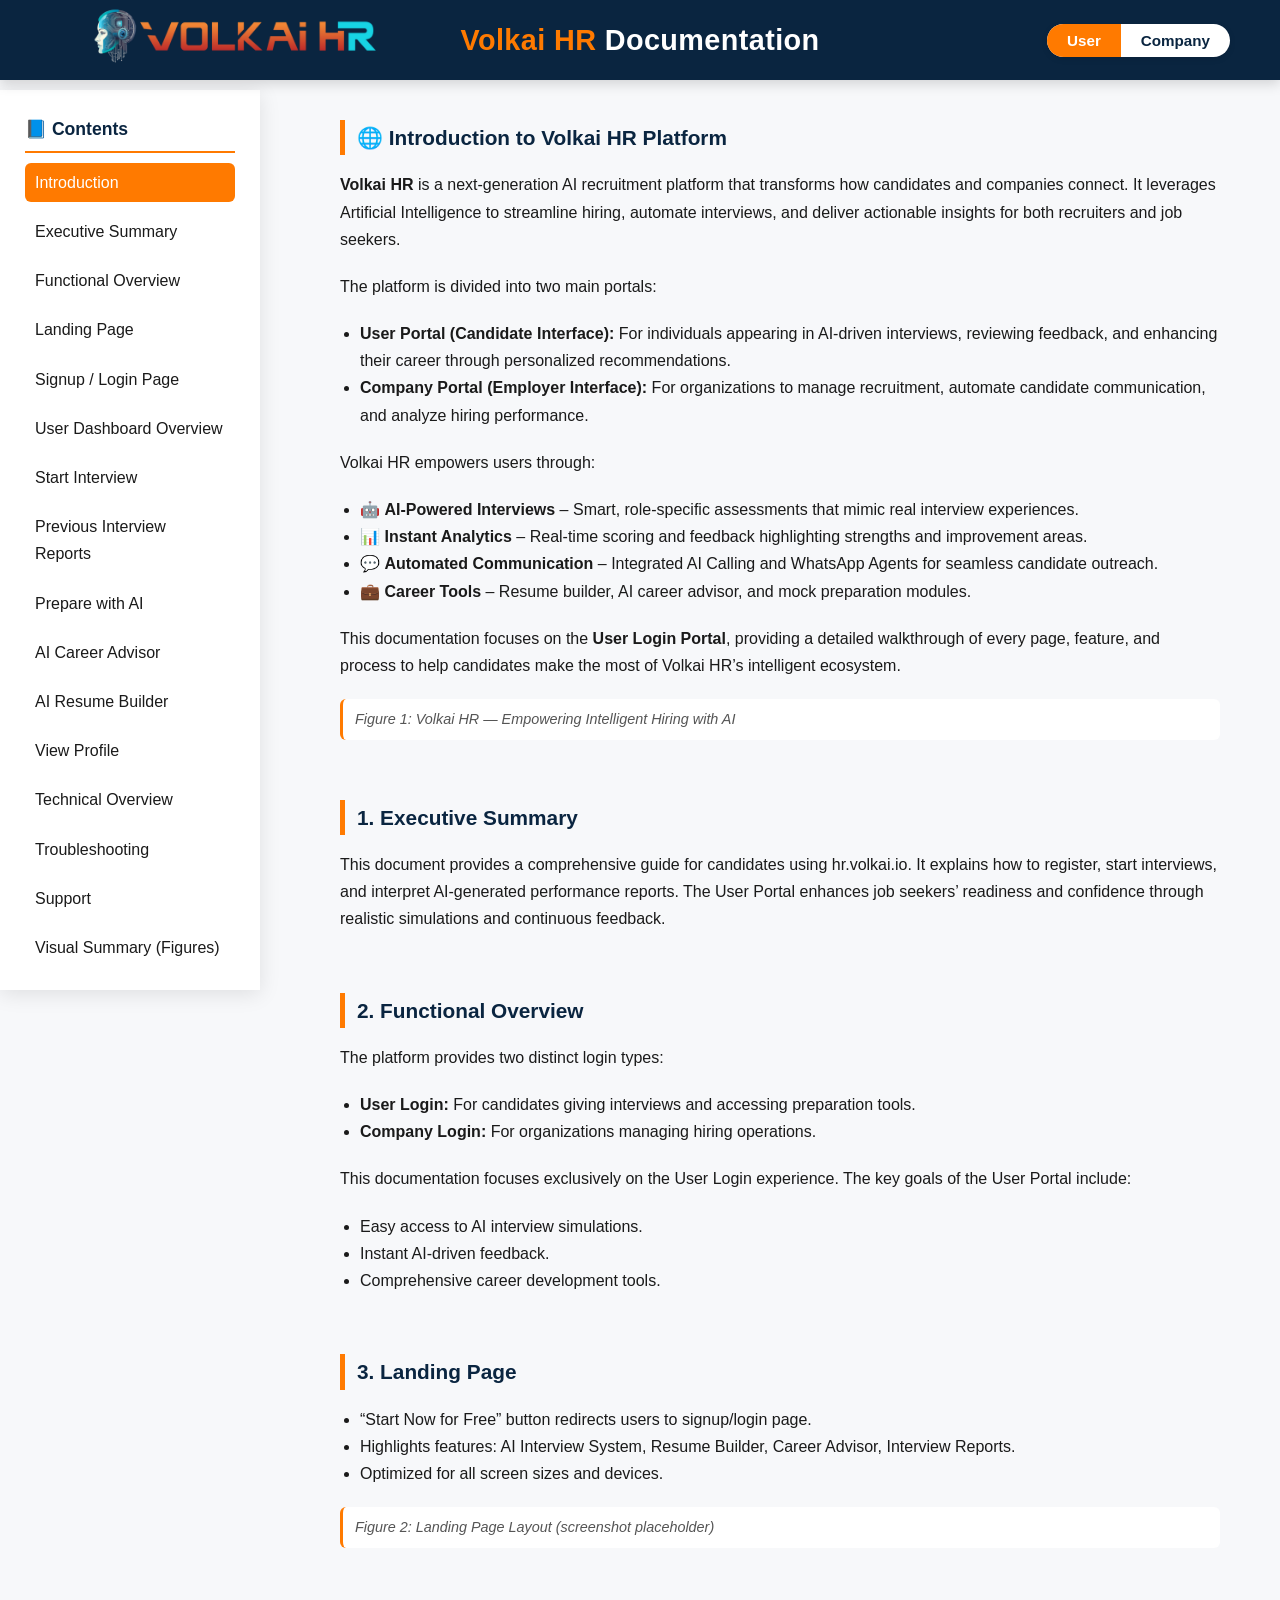
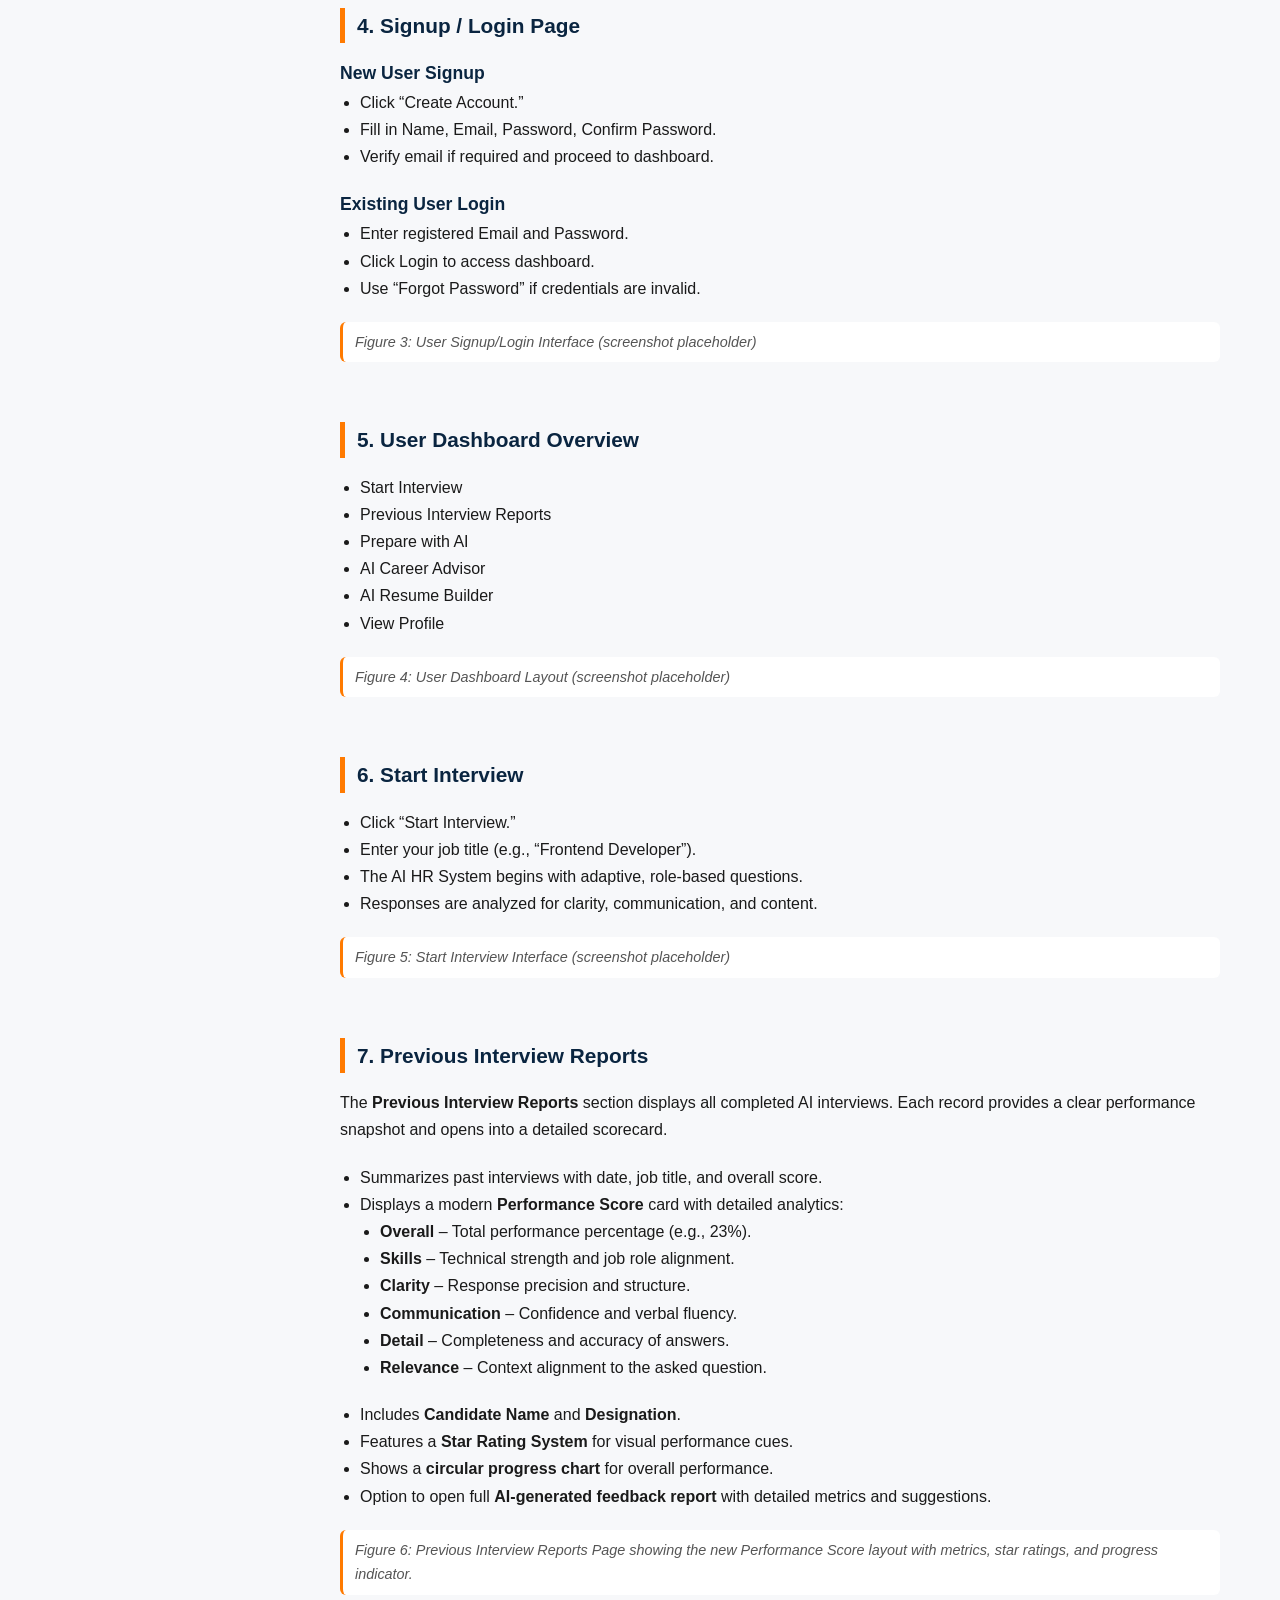
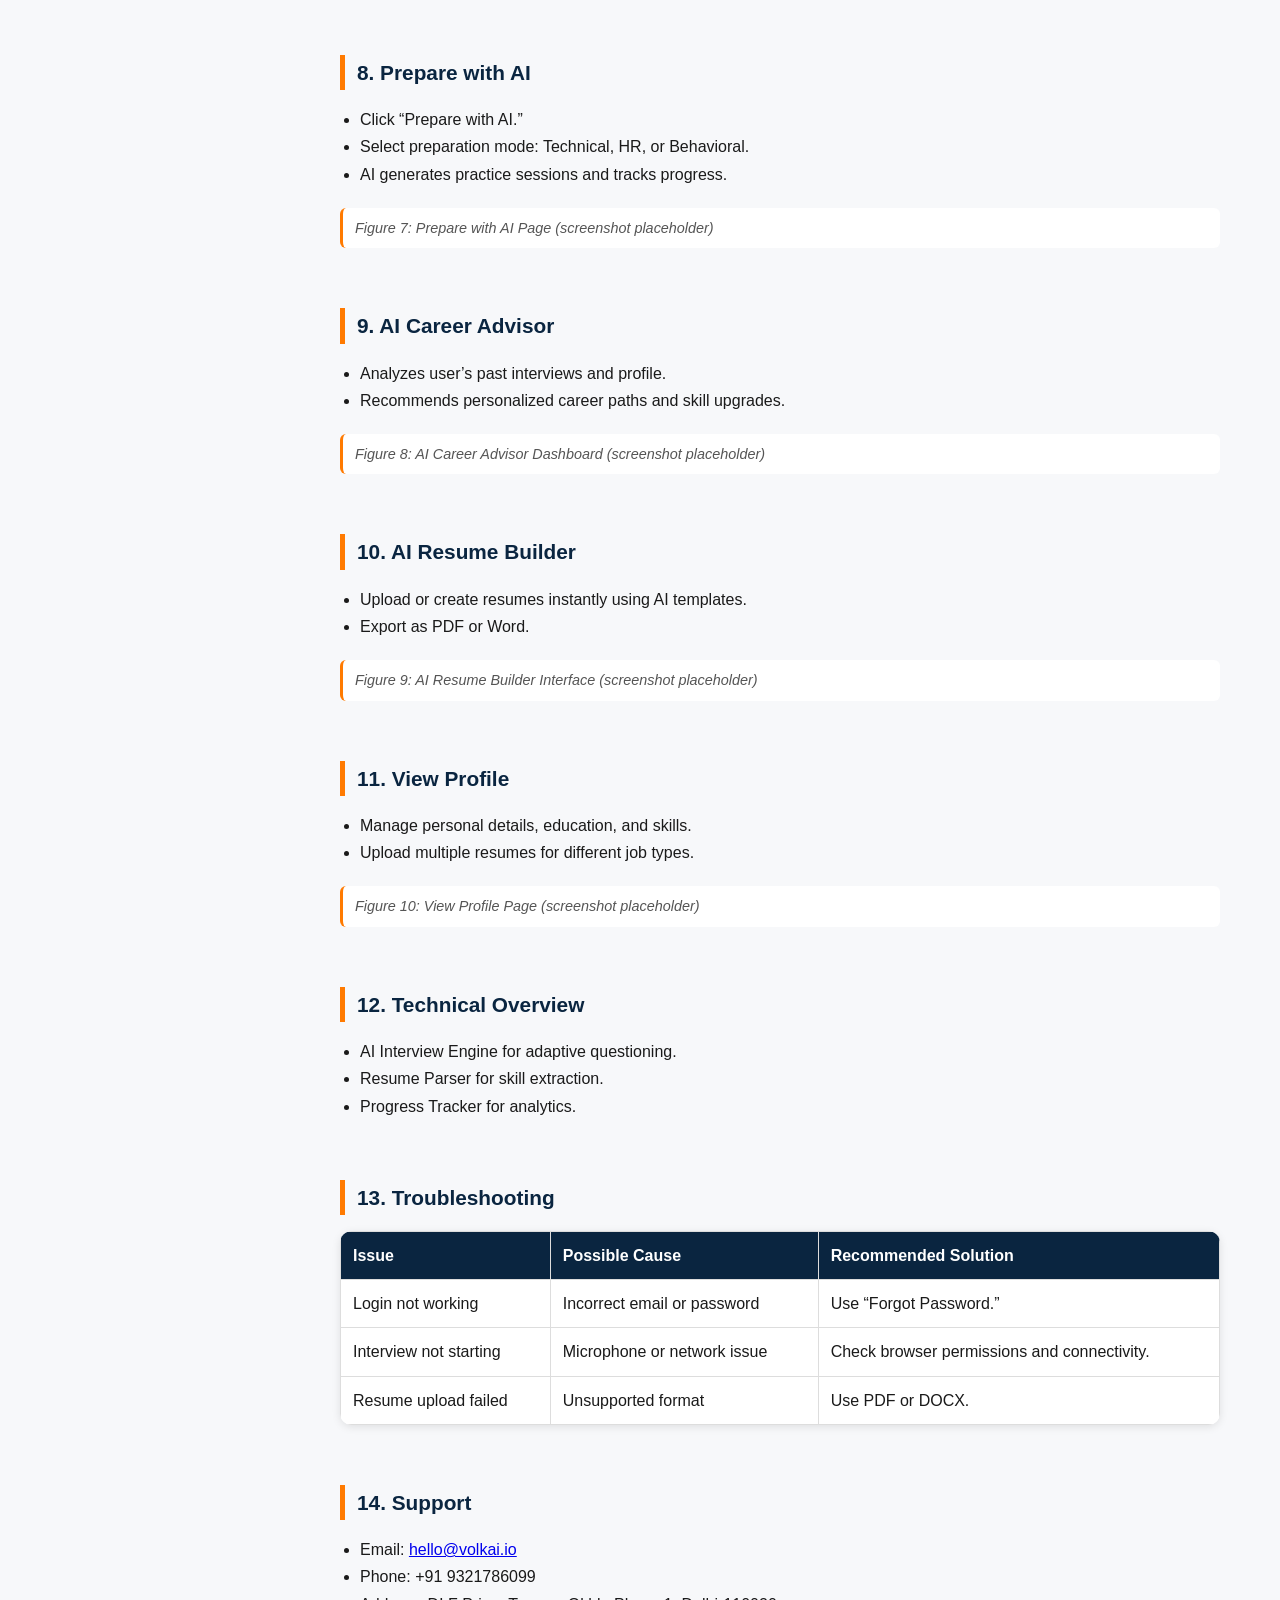
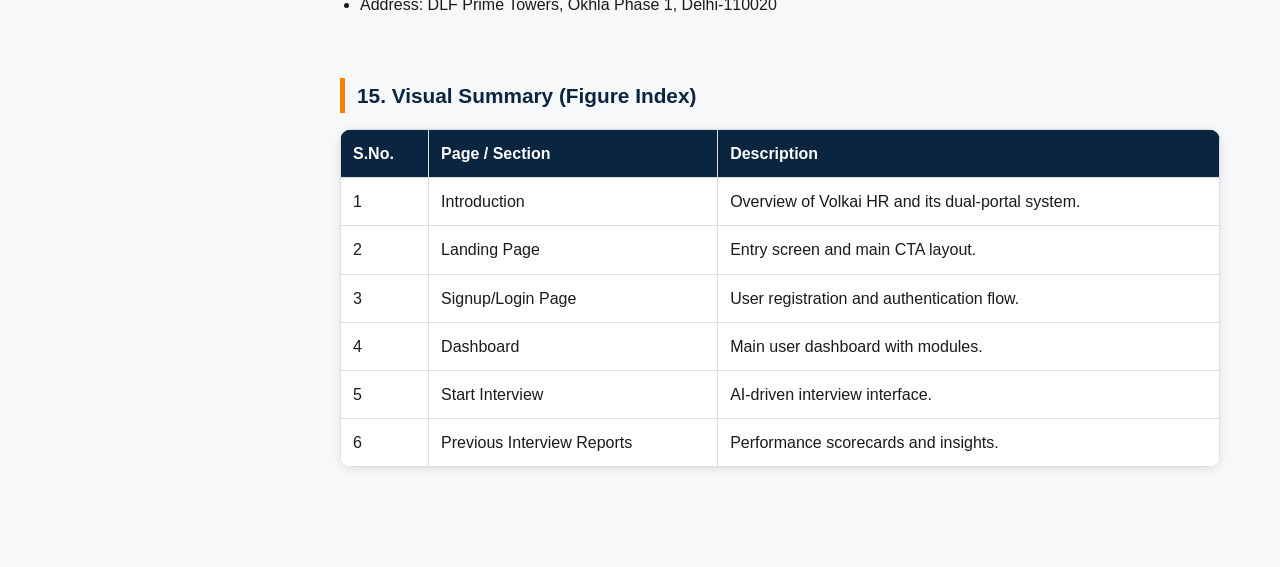
==== index.html @ b5860019 "initial commit" ====
<!DOCTYPE html>
<html lang="en">
<head>
  <meta charset="utf-8" />
  <meta name="viewport" content="width=device-width,initial-scale=1.0" />
  <title>Volkai HR — User Login Documentation</title>
  <link rel="stylesheet" href="style.css" />
</head>
<body>

  <!-- Header -->
  <header class="header">
    <div class="left">
      <img src="images/logo.png" alt="Volkai HR Logo" class="logo-img" />
    </div>

    <h1><span>Volkai HR</span> Documentation</h1>

    <!-- Toggle -->
    <div id="docToggle" class="doc-toggle-wrapper" role="group" aria-label="Documentation Type">
      <button id="userBtn" class="doc-toggle-btn active" type="button" aria-pressed="true">User</button>
      <button id="companyBtn" class="doc-toggle-btn" type="button" aria-pressed="false">Company</button>
    </div>
  </header>

  <!-- Toggle + overlay -->
  <button class="toggle-btn" id="menuToggle" aria-label="Toggle menu">☰</button>
  <div class="overlay" id="overlay"></div>
  <button id="backToTop" aria-label="Back to top">↑</button>

  <!-- Container -->
  <div class="container">
    <!-- Sidebar -->
    <nav class="sidebar" id="sidebar">
      <h2>📘 Contents</h2>
      <ul>
        <li><a href="#intro">Introduction</a></li>
        <li><a href="#exec">Executive Summary</a></li>
        <li><a href="#overview">Functional Overview</a></li>
        <li><a href="#landing">Landing Page</a></li>
        <li><a href="#signup">Signup / Login Page</a></li>
        <li><a href="#dashboard">User Dashboard Overview</a></li>
        <li><a href="#start">Start Interview</a></li>
        <li><a href="#prev">Previous Interview Reports</a></li>
        <li><a href="#prepare">Prepare with AI</a></li>
        <li><a href="#advisor">AI Career Advisor</a></li>
        <li><a href="#resume">AI Resume Builder</a></li>
        <li><a href="#profile">View Profile</a></li>
        <li><a href="#tech">Technical Overview</a></li>
        <li><a href="#trouble">Troubleshooting</a></li>
        <li><a href="#support">Support</a></li>
        <li><a href="#visual">Visual Summary (Figures)</a></li>
      </ul>
    </nav>

    <!-- Main Content -->
    <main class="content" id="mainContent">

      <!-- Introduction -->
      <section id="intro" class="section">
        <h2>🌐 Introduction to Volkai HR Platform</h2>
        <p>
          <strong>Volkai HR</strong> is a next-generation AI recruitment platform that transforms how candidates and companies connect. 
          It leverages Artificial Intelligence to streamline hiring, automate interviews, and deliver actionable insights for both recruiters and job seekers.
        </p>

        <p>The platform is divided into two main portals:</p>
        <ul>
          <li><strong>User Portal (Candidate Interface):</strong> For individuals appearing in AI-driven interviews, reviewing feedback, and enhancing their career through personalized recommendations.</li>
          <li><strong>Company Portal (Employer Interface):</strong> For organizations to manage recruitment, automate candidate communication, and analyze hiring performance.</li>
        </ul>

        <p>Volkai HR empowers users through:</p>
        <ul>
          <li>🤖 <strong>AI-Powered Interviews</strong> – Smart, role-specific assessments that mimic real interview experiences.</li>
          <li>📊 <strong>Instant Analytics</strong> – Real-time scoring and feedback highlighting strengths and improvement areas.</li>
          <li>💬 <strong>Automated Communication</strong> – Integrated AI Calling and WhatsApp Agents for seamless candidate outreach.</li>
          <li>💼 <strong>Career Tools</strong> – Resume builder, AI career advisor, and mock preparation modules.</li>
        </ul>

        <p>
          This documentation focuses on the <strong>User Login Portal</strong>, providing a detailed walkthrough of every page, feature, and process to help candidates make the most of Volkai HR’s intelligent ecosystem.
        </p>

        <div class="figure">
          Figure 1: Volkai HR — Empowering Intelligent Hiring with AI
        </div>
      </section>

      <!-- Executive Summary -->
      <section id="exec" class="section">
        <h2>1. Executive Summary</h2>
        <p>
          This document provides a comprehensive guide for candidates using hr.volkai.io. It explains how to register, start interviews, and interpret AI-generated performance reports.
          The User Portal enhances job seekers’ readiness and confidence through realistic simulations and continuous feedback.
        </p>
      </section>

      <!-- Functional Overview -->
      <section id="overview" class="section">
        <h2>2. Functional Overview</h2>
        <p>The platform provides two distinct login types:</p>
        <ul>
          <li><strong>User Login:</strong> For candidates giving interviews and accessing preparation tools.</li>
          <li><strong>Company Login:</strong> For organizations managing hiring operations.</li>
        </ul>
        <p>This documentation focuses exclusively on the User Login experience. The key goals of the User Portal include:</p>
        <ul>
          <li>Easy access to AI interview simulations.</li>
          <li>Instant AI-driven feedback.</li>
          <li>Comprehensive career development tools.</li>
        </ul>
      </section>

      <!-- Landing Page -->
      <section id="landing" class="section">
        <h2>3. Landing Page</h2>
        <ul>
          <li>“Start Now for Free” button redirects users to signup/login page.</li>
          <li>Highlights features: AI Interview System, Resume Builder, Career Advisor, Interview Reports.</li>
          <li>Optimized for all screen sizes and devices.</li>
        </ul>
        <div class="figure">Figure 2: Landing Page Layout (screenshot placeholder)</div>
      </section>

      <!-- Signup/Login -->
      <section id="signup" class="section">
        <h2>4. Signup / Login Page</h2>
        <h3>New User Signup</h3>
        <ul>
          <li>Click “Create Account.”</li>
          <li>Fill in Name, Email, Password, Confirm Password.</li>
          <li>Verify email if required and proceed to dashboard.</li>
        </ul>

        <h3>Existing User Login</h3>
        <ul>
          <li>Enter registered Email and Password.</li>
          <li>Click Login to access dashboard.</li>
          <li>Use “Forgot Password” if credentials are invalid.</li>
        </ul>
        <div class="figure">Figure 3: User Signup/Login Interface (screenshot placeholder)</div>
      </section>

      <!-- Dashboard -->
      <section id="dashboard" class="section">
        <h2>5. User Dashboard Overview</h2>
        <ul>
          <li>Start Interview</li>
          <li>Previous Interview Reports</li>
          <li>Prepare with AI</li>
          <li>AI Career Advisor</li>
          <li>AI Resume Builder</li>
          <li>View Profile</li>
        </ul>
        <div class="figure">Figure 4: User Dashboard Layout (screenshot placeholder)</div>
      </section>

      <!-- Start Interview -->
      <section id="start" class="section">
        <h2>6. Start Interview</h2>
        <ul>
          <li>Click “Start Interview.”</li>
          <li>Enter your job title (e.g., “Frontend Developer”).</li>
          <li>The AI HR System begins with adaptive, role-based questions.</li>
          <li>Responses are analyzed for clarity, communication, and content.</li>
        </ul>
        <div class="figure">Figure 5: Start Interview Interface (screenshot placeholder)</div>
      </section>

      <!-- Previous Interview Reports -->
      <section id="prev" class="section">
        <h2>7. Previous Interview Reports</h2>

        <p>
          The <strong>Previous Interview Reports</strong> section displays all completed AI interviews. 
          Each record provides a clear performance snapshot and opens into a detailed scorecard.
        </p>

        <ul>
          <li>Summarizes past interviews with date, job title, and overall score.</li>
          <li>Displays a modern <strong>Performance Score</strong> card with detailed analytics:
            <ul>
              <li><strong>Overall</strong> – Total performance percentage (e.g., 23%).</li>
              <li><strong>Skills</strong> – Technical strength and job role alignment.</li>
              <li><strong>Clarity</strong> – Response precision and structure.</li>
              <li><strong>Communication</strong> – Confidence and verbal fluency.</li>
              <li><strong>Detail</strong> – Completeness and accuracy of answers.</li>
              <li><strong>Relevance</strong> – Context alignment to the asked question.</li>
            </ul>
          </li>
          <li>Includes <strong>Candidate Name</strong> and <strong>Designation</strong>.</li>
          <li>Features a <strong>Star Rating System</strong> for visual performance cues.</li>
          <li>Shows a <strong>circular progress chart</strong> for overall performance.</li>
          <li>Option to open full <strong>AI-generated feedback report</strong> with detailed metrics and suggestions.</li>
        </ul>

        <div class="figure">
          Figure 6: Previous Interview Reports Page showing the new Performance Score layout with metrics, star ratings, and progress indicator.
        </div>
      </section>

      <!-- Remaining sections -->
      <section id="prepare" class="section">
        <h2>8. Prepare with AI</h2>
        <ul>
          <li>Click “Prepare with AI.”</li>
          <li>Select preparation mode: Technical, HR, or Behavioral.</li>
          <li>AI generates practice sessions and tracks progress.</li>
        </ul>
        <div class="figure">Figure 7: Prepare with AI Page (screenshot placeholder)</div>
      </section>

      <section id="advisor" class="section">
        <h2>9. AI Career Advisor</h2>
        <ul>
          <li>Analyzes user’s past interviews and profile.</li>
          <li>Recommends personalized career paths and skill upgrades.</li>
        </ul>
        <div class="figure">Figure 8: AI Career Advisor Dashboard (screenshot placeholder)</div>
      </section>

      <section id="resume" class="section">
        <h2>10. AI Resume Builder</h2>
        <ul>
          <li>Upload or create resumes instantly using AI templates.</li>
          <li>Export as PDF or Word.</li>
        </ul>
        <div class="figure">Figure 9: AI Resume Builder Interface (screenshot placeholder)</div>
      </section>

      <section id="profile" class="section">
        <h2>11. View Profile</h2>
        <ul>
          <li>Manage personal details, education, and skills.</li>
          <li>Upload multiple resumes for different job types.</li>
        </ul>
        <div class="figure">Figure 10: View Profile Page (screenshot placeholder)</div>
      </section>

      <section id="tech" class="section">
        <h2>12. Technical Overview</h2>
        <ul>
          <li>AI Interview Engine for adaptive questioning.</li>
          <li>Resume Parser for skill extraction.</li>
          <li>Progress Tracker for analytics.</li>
        </ul>
      </section>

      <section id="trouble" class="section">
        <h2>13. Troubleshooting</h2>
        <table>
          <tr><th>Issue</th><th>Possible Cause</th><th>Recommended Solution</th></tr>
          <tr><td>Login not working</td><td>Incorrect email or password</td><td>Use “Forgot Password.”</td></tr>
          <tr><td>Interview not starting</td><td>Microphone or network issue</td><td>Check browser permissions and connectivity.</td></tr>
          <tr><td>Resume upload failed</td><td>Unsupported format</td><td>Use PDF or DOCX.</td></tr>
        </table>
      </section>

      <section id="support" class="section">
        <h2>14. Support</h2>
        <ul>
          <li>Email: <a href="mailto:hello@volkai.io">hello@volkai.io</a></li>
          <li>Phone: +91 9321786099</li>
          <li>Address: DLF Prime Towers, Okhla Phase 1, Delhi-110020</li>
        </ul>
      </section>

      <section id="visual" class="section">
        <h2>15. Visual Summary (Figure Index)</h2>
        <table>
          <tr><th>S.No.</th><th>Page / Section</th><th>Description</th></tr>
          <tr><td>1</td><td>Introduction</td><td>Overview of Volkai HR and its dual-portal system.</td></tr>
          <tr><td>2</td><td>Landing Page</td><td>Entry screen and main CTA layout.</td></tr>
          <tr><td>3</td><td>Signup/Login Page</td><td>User registration and authentication flow.</td></tr>
          <tr><td>4</td><td>Dashboard</td><td>Main user dashboard with modules.</td></tr>
          <tr><td>5</td><td>Start Interview</td><td>AI-driven interview interface.</td></tr>
          <tr><td>6</td><td>Previous Interview Reports</td><td>Performance scorecards and insights.</td></tr>
        </table>
      </section>

    </main>
  </div>

  <script src="main.js"></script>
</body>
</html>
---- style.css ----
/* =========================================================================
   Volkai HR Documentation — Main Stylesheet
   Theme: Light • Navy Blue / Orange / White
   Author: Volkai HR Team
   ======================================================================== */

/* ---------- Root Color Variables ---------- */
:root {
  --primary: #0a2540;
  --accent: #ff7a00;
  --light-bg: #f7f8fa;
  --white: #ffffff;
  --text-dark: #1a1a1a;
  --shadow: rgba(0, 0, 0, 0.1);
  --radius: 12px;
}

/* ---------- Base Styles ---------- */
* {
  margin: 0;
  padding: 0;
  box-sizing: border-box;
  font-family: "Inter", "Poppins", sans-serif;
}

body {
  background-color: var(--light-bg);
  color: var(--text-dark);
  line-height: 1.7;
  overflow-x: hidden;
}

/* ---------- Header ---------- */
/* ---------- Header ---------- */
header.header {
  background-color: var(--primary);
  color: var(--white);
  display: flex;
  justify-content: space-between;
  align-items: center;
  padding: 0 50px;
  height: 80px; /* Reduced height */
  box-shadow: 0 4px 12px rgba(0, 0, 0, 0.15);
  position: sticky;
  top: 0;
  z-index: 1000;
}

/* --- Balanced logo size --- */
.logo-img {
  height: 60px; /* Reduced from 100% */
  width: auto;
  object-fit: contain;
  transition: transform 0.3s ease, filter 0.3s ease;
}

.logo-img:hover {
  transform: scale(1.05);
  filter: brightness(1.1);
}

/* --- Centered title --- */
header.header h1 {
  position: absolute;
  left: 50%;
  transform: translateX(-50%);
  text-align: center;
  font-size: 1.8rem; /* Slightly smaller for balance */
  font-weight: 700;
  letter-spacing: 0.4px;
  color: var(--white);
  white-space: nowrap;
}

header.header h1 span {
  color: var(--accent);
}

header.header h1:hover {
  text-shadow: 0 0 10px rgba(255, 122, 0, 0.6);
}

/* --- Toggle Buttons --- */
.doc-toggle-wrapper {
  display: flex;
  background-color: var(--white);
  border-radius: 40px;
  overflow: hidden;
  box-shadow: 0 2px 6px var(--shadow);
  min-width: 160px;
}

.doc-toggle-btn {
  flex: 1;
  padding: 8px 20px;
  border: none;
  background: none;
  font-weight: 700;
  font-size: 0.95rem;
  cursor: pointer;
  transition: all 0.3s ease;
  color: var(--primary);
}

.doc-toggle-btn.active {
  background-color: var(--accent);
  color: var(--white);
}

.doc-toggle-btn:hover:not(.active) {
  background-color: rgba(255, 122, 0, 0.1);
}


/* ---------- Sidebar ---------- */
.sidebar {
  width: 260px;
  background-color: var(--white);
  box-shadow: 0 4px 20px var(--shadow);
  height: 100%;
  padding: 25px;
  position: fixed;
  top: 90px;
  left: 0;
  overflow-y: auto;
  transition: transform 0.3s ease;
}

.sidebar h2 {
  font-size: 1.1rem;
  color: var(--primary);
  margin-bottom: 10px;
  border-bottom: 2px solid var(--accent);
  padding-bottom: 6px;
}

.sidebar ul {
  list-style: none;
}

.sidebar li {
  margin: 10px 0;
}

.sidebar a {
  text-decoration: none;
  color: var(--text-dark);
  font-weight: 500;
  display: block;
  padding: 6px 10px;
  border-radius: 6px;
  transition: background 0.3s, color 0.3s;
}

.sidebar a:hover {
  background-color: var(--light-bg);
  color: var(--primary);
}

.sidebar a.active {
  background-color: var(--accent);
  color: var(--white);
}

/* ---------- Container & Content ---------- */
.container {
  display: flex;
  width: 100%;
}

.content {
  margin-left: 280px;
  padding: 40px 60px;
  flex: 1;
  animation: fadeIn 0.5s ease;
}

/* ---------- Sections ---------- */
.section {
  margin-bottom: 60px;
  opacity: 0;
  transform: translateY(20px);
  transition: opacity 0.6s ease, transform 0.6s ease;
}

.section.visible {
  opacity: 1;
  transform: translateY(0);
}

.section h2 {
  color: var(--primary);
  border-left: 5px solid var(--accent);
  padding-left: 12px;
  margin-bottom: 16px;
  font-size: 1.3rem;
}

.section h3 {
  color: var(--primary);
  font-size: 1.1rem;
  margin-top: 10px;
}

.section p, .section ul, .section table {
  margin-bottom: 20px;
}

.section ul {
  margin-left: 20px;
  list-style: disc;
}

.figure {
  font-style: italic;
  font-size: 0.9rem;
  color: #555;
  background-color: #fff;
  padding: 8px 12px;
  border-left: 3px solid var(--accent);
  border-radius: 6px;
}

/* ---------- Tables ---------- */
table {
  width: 100%;
  border-collapse: collapse;
  margin-top: 10px;
  background-color: var(--white);
  box-shadow: 0 2px 8px var(--shadow);
  border-radius: var(--radius);
  overflow: hidden;
}

th, td {
  border: 1px solid #ddd;
  padding: 10px 12px;
  text-align: left;
}

th {
  background-color: var(--primary);
  color: var(--white);
}

td {
  background-color: #fff;
}

/* ---------- Buttons ---------- */
.toggle-btn {
  position: fixed;
  top: 20px;
  left: 20px;
  font-size: 1.5rem;
  background: var(--accent);
  color: white;
  border: none;
  border-radius: 6px;
  width: 40px;
  height: 40px;
  cursor: pointer;
  z-index: 1200;
  display: none;
}

.toggle-btn:hover {
  background: #e36e00;
}

/* ---------- Overlay ---------- */
.overlay {
  position: fixed;
  top: 0;
  left: 0;
  width: 100%;
  height: 100%;
  background: rgba(10, 37, 64, 0.5);
  display: none;
  z-index: 100;
}

.overlay.active {
  display: block;
}

/* ---------- Back to Top ---------- */
#backToTop {
  position: fixed;
  right: 25px;
  bottom: 25px;
  width: 40px;
  height: 40px;
  background: var(--accent);
  color: white;
  border: none;
  border-radius: 50%;
  font-size: 20px;
  cursor: pointer;
  opacity: 0;
  transition: 0.4s;
  z-index: 1200;
}
#backToTop.show {
  opacity: 1;
}
#backToTop:hover {
  background: #e36e00;
}

/* ---------- Mobile Responsive ---------- */
@media (max-width: 900px) {
  .sidebar {
    position: fixed;
    top: 80px;
    left: 0;
    transform: translateX(-100%);
    height: calc(100% - 80px);
    z-index: 1000;
  }

  .sidebar.active {
    transform: translateX(0);
  }

  .toggle-btn {
    display: block;
  }

  .content {
    margin-left: 0;
    padding: 30px 20px;
  }

  header.header {
    flex-direction: column;
    height: auto;
    padding: 10px 20px;
  }

  .logo-img {
    height: 70px;
  }

  header.header h1 {
    position: relative;
    transform: none;
    left: auto;
    margin: 10px 0;
    font-size: 1.5rem;
  }

  .doc-toggle-wrapper {
    margin-bottom: 8px;
    width: 100%;
  }
}

/* ---------- Animations ---------- */
@keyframes fadeIn {
  from { opacity: 0; transform: translateY(10px); }
  to { opacity: 1; transform: translateY(0); }
}
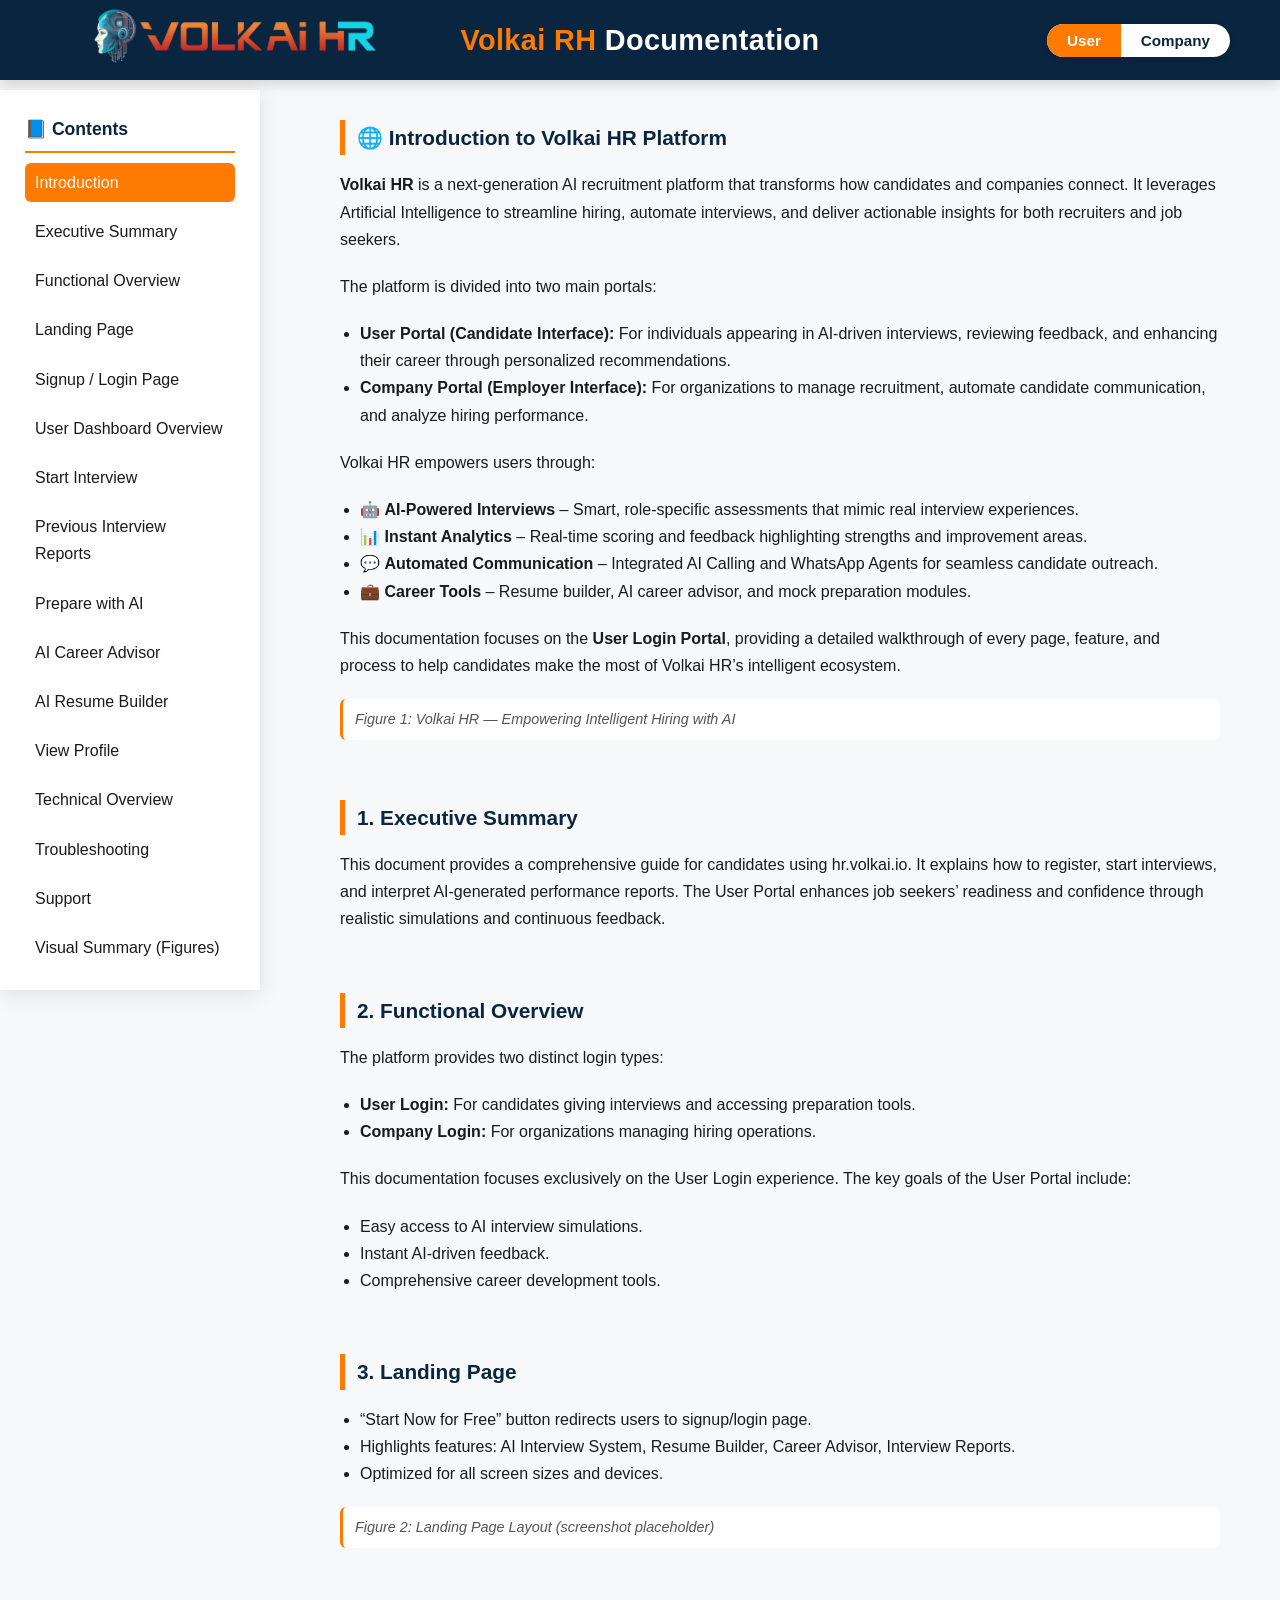
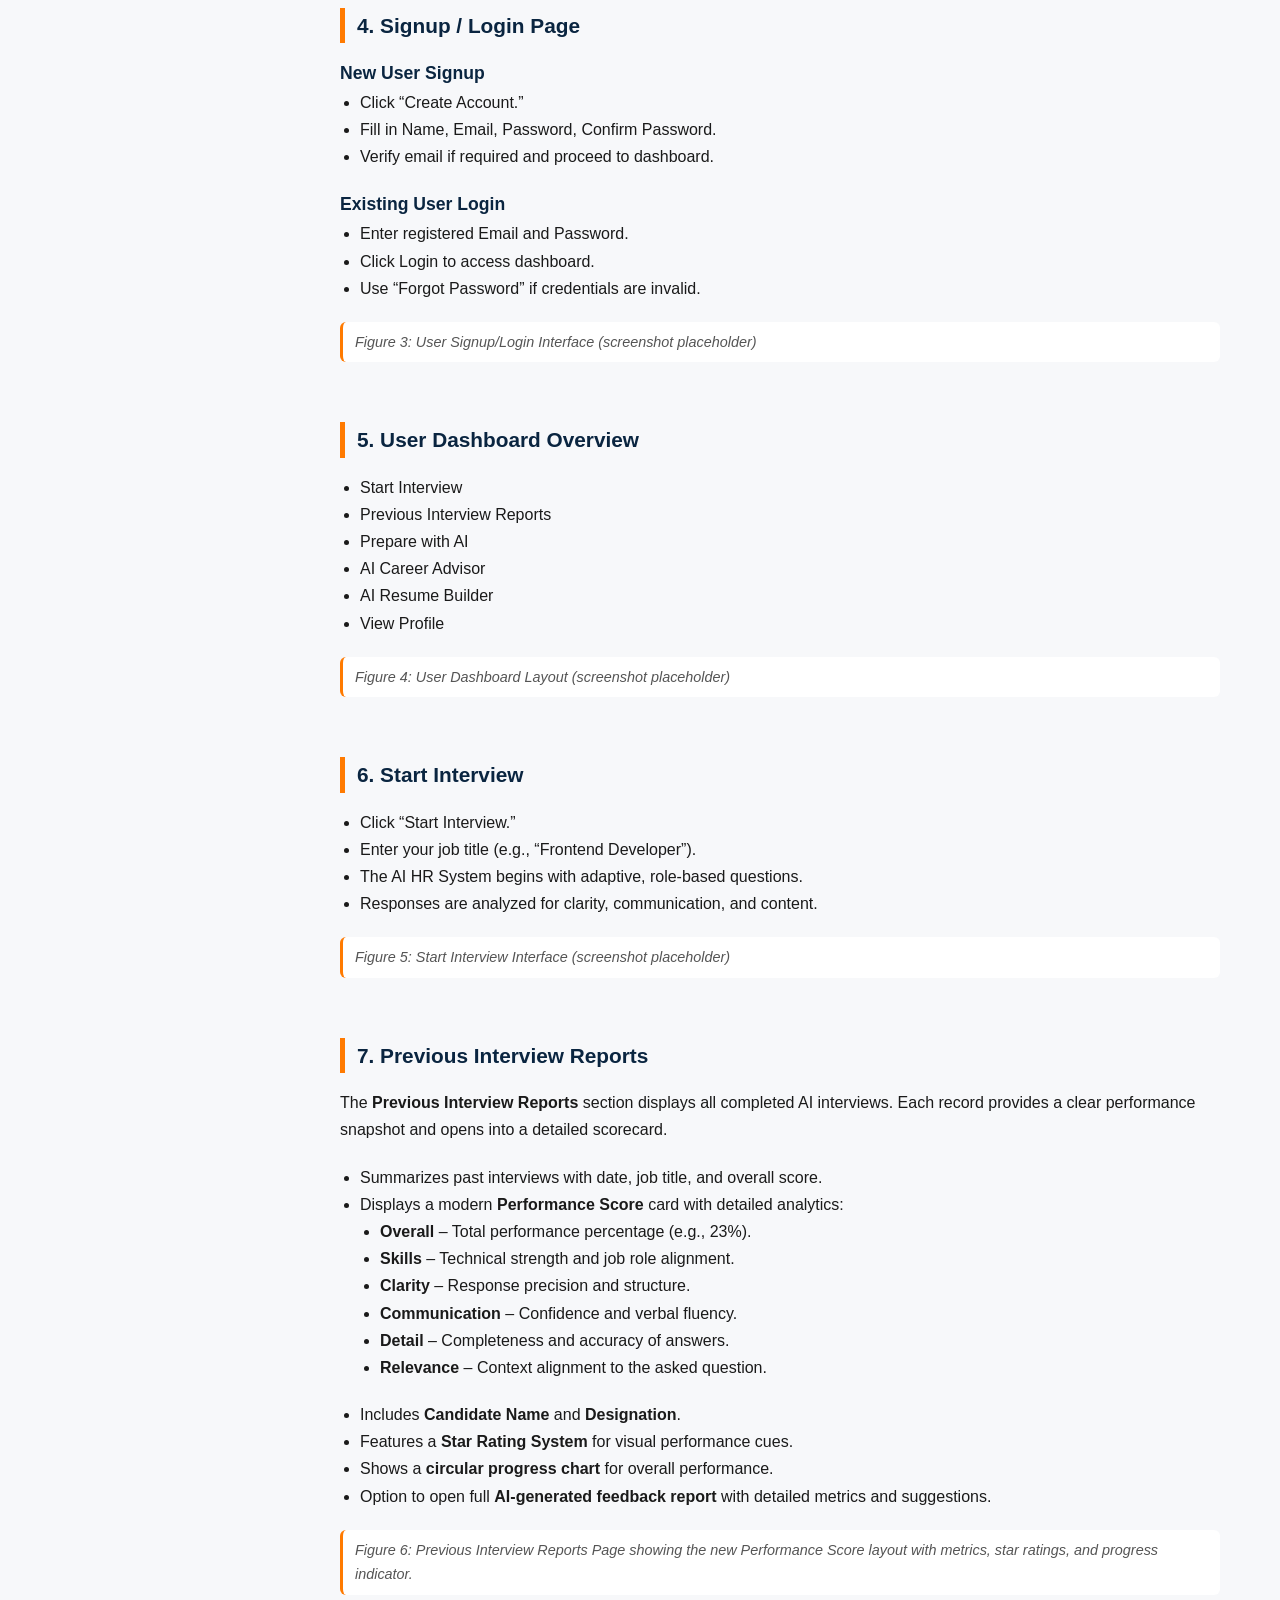
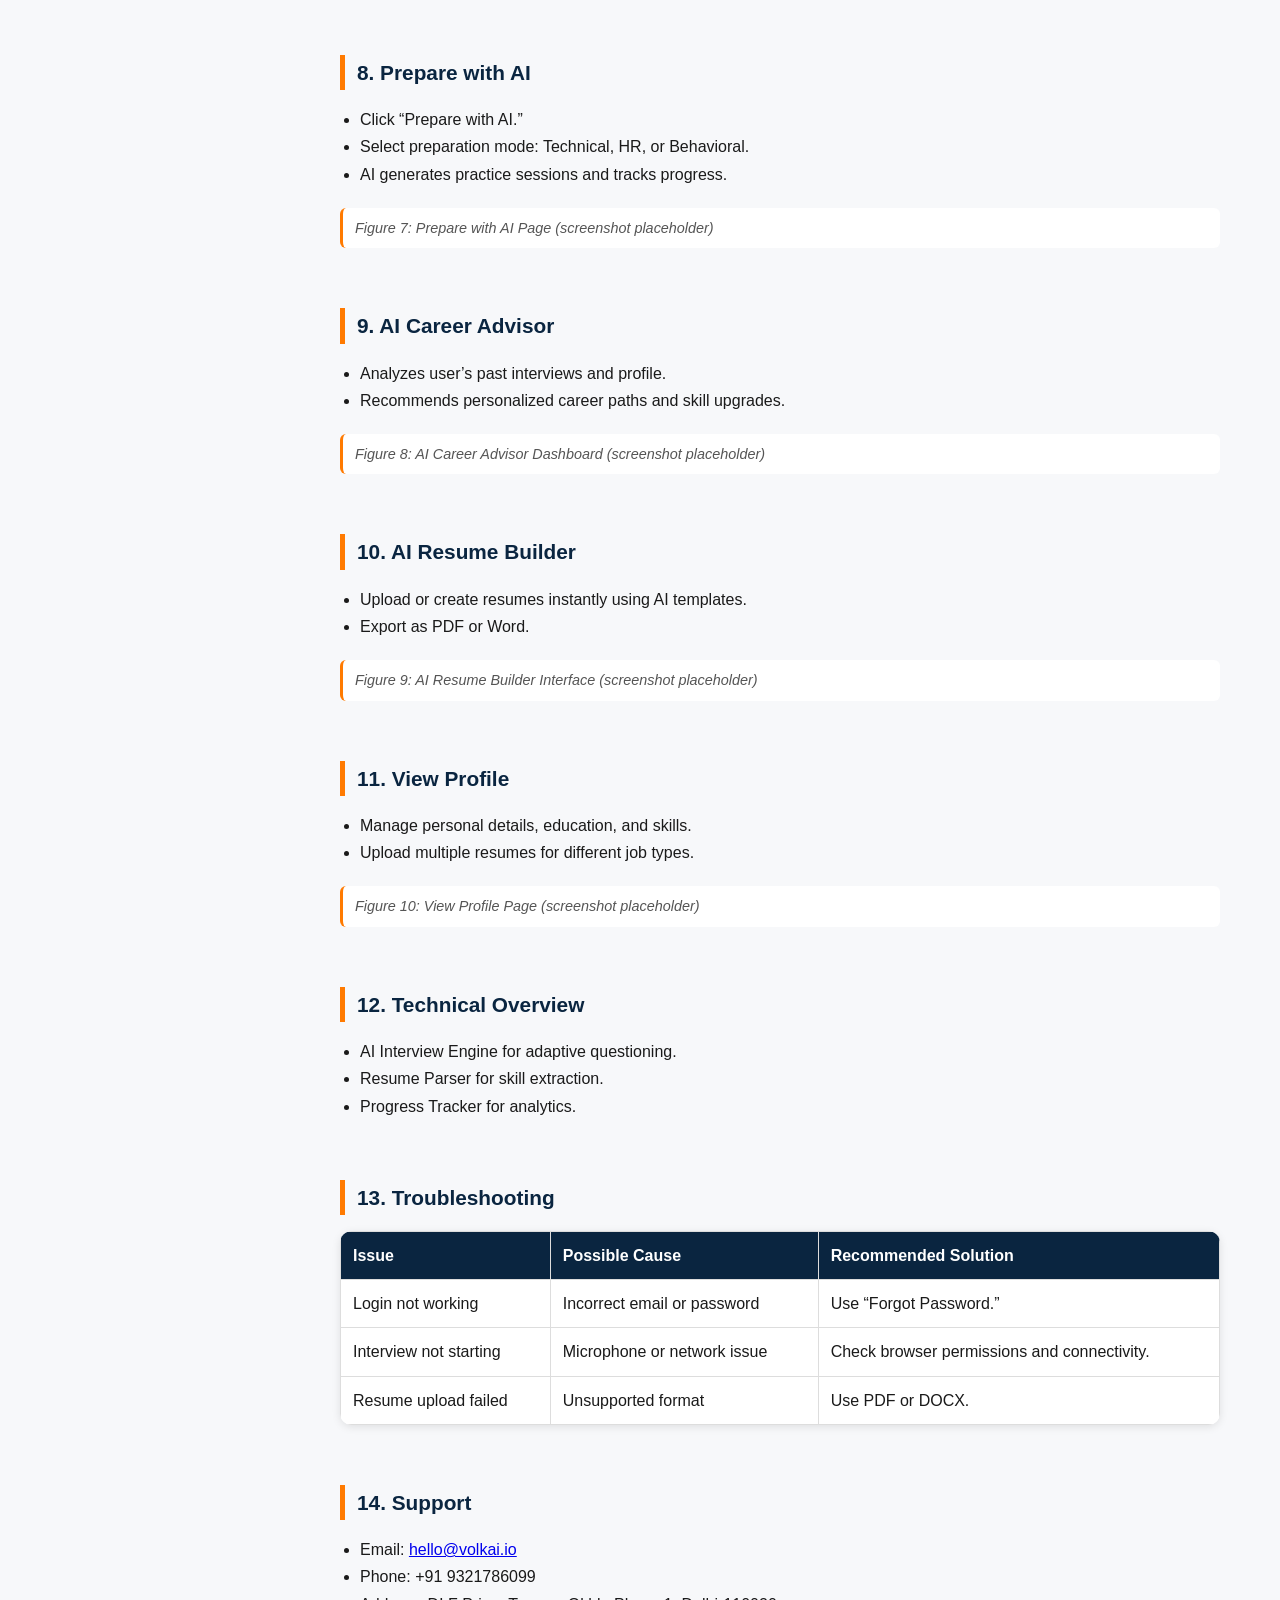
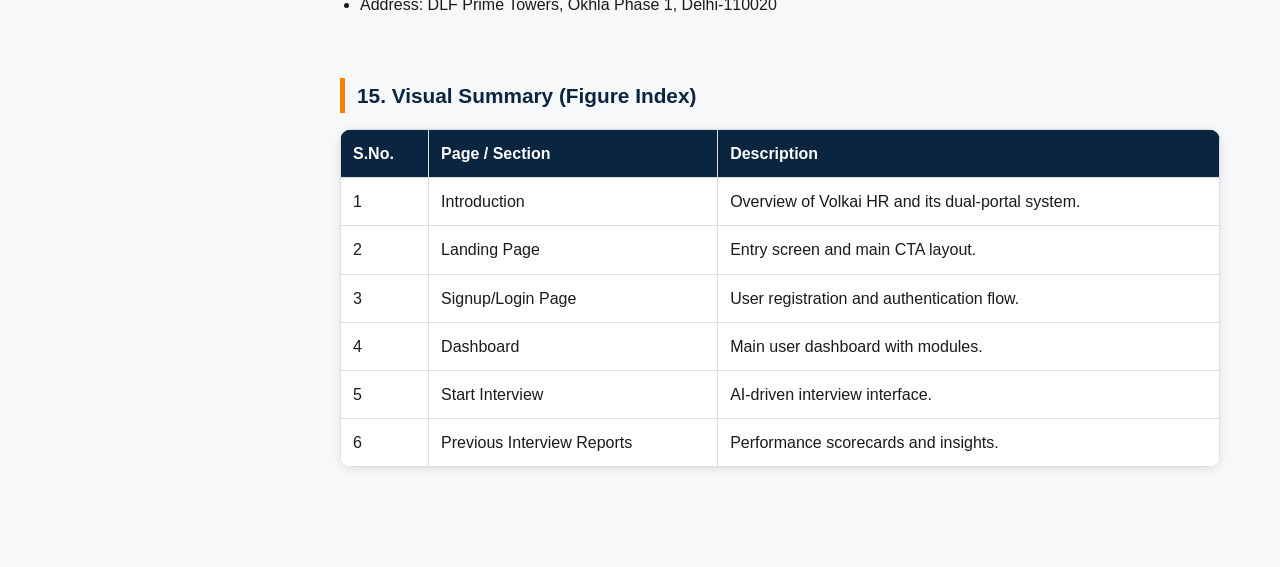
==== commit c29a0109: "update" ====
--- a/index.html
+++ b/index.html
@@ -14,7 +14,7 @@
       <img src="images/logo.png" alt="Volkai HR Logo" class="logo-img" />
     </div>
 
-    <h1><span>Volkai HR</span> Documentation</h1>
+    <h1><span>Volkai RH</span> Documentation</h1>
 
     <!-- Toggle -->
     <div id="docToggle" class="doc-toggle-wrapper" role="group" aria-label="Documentation Type">
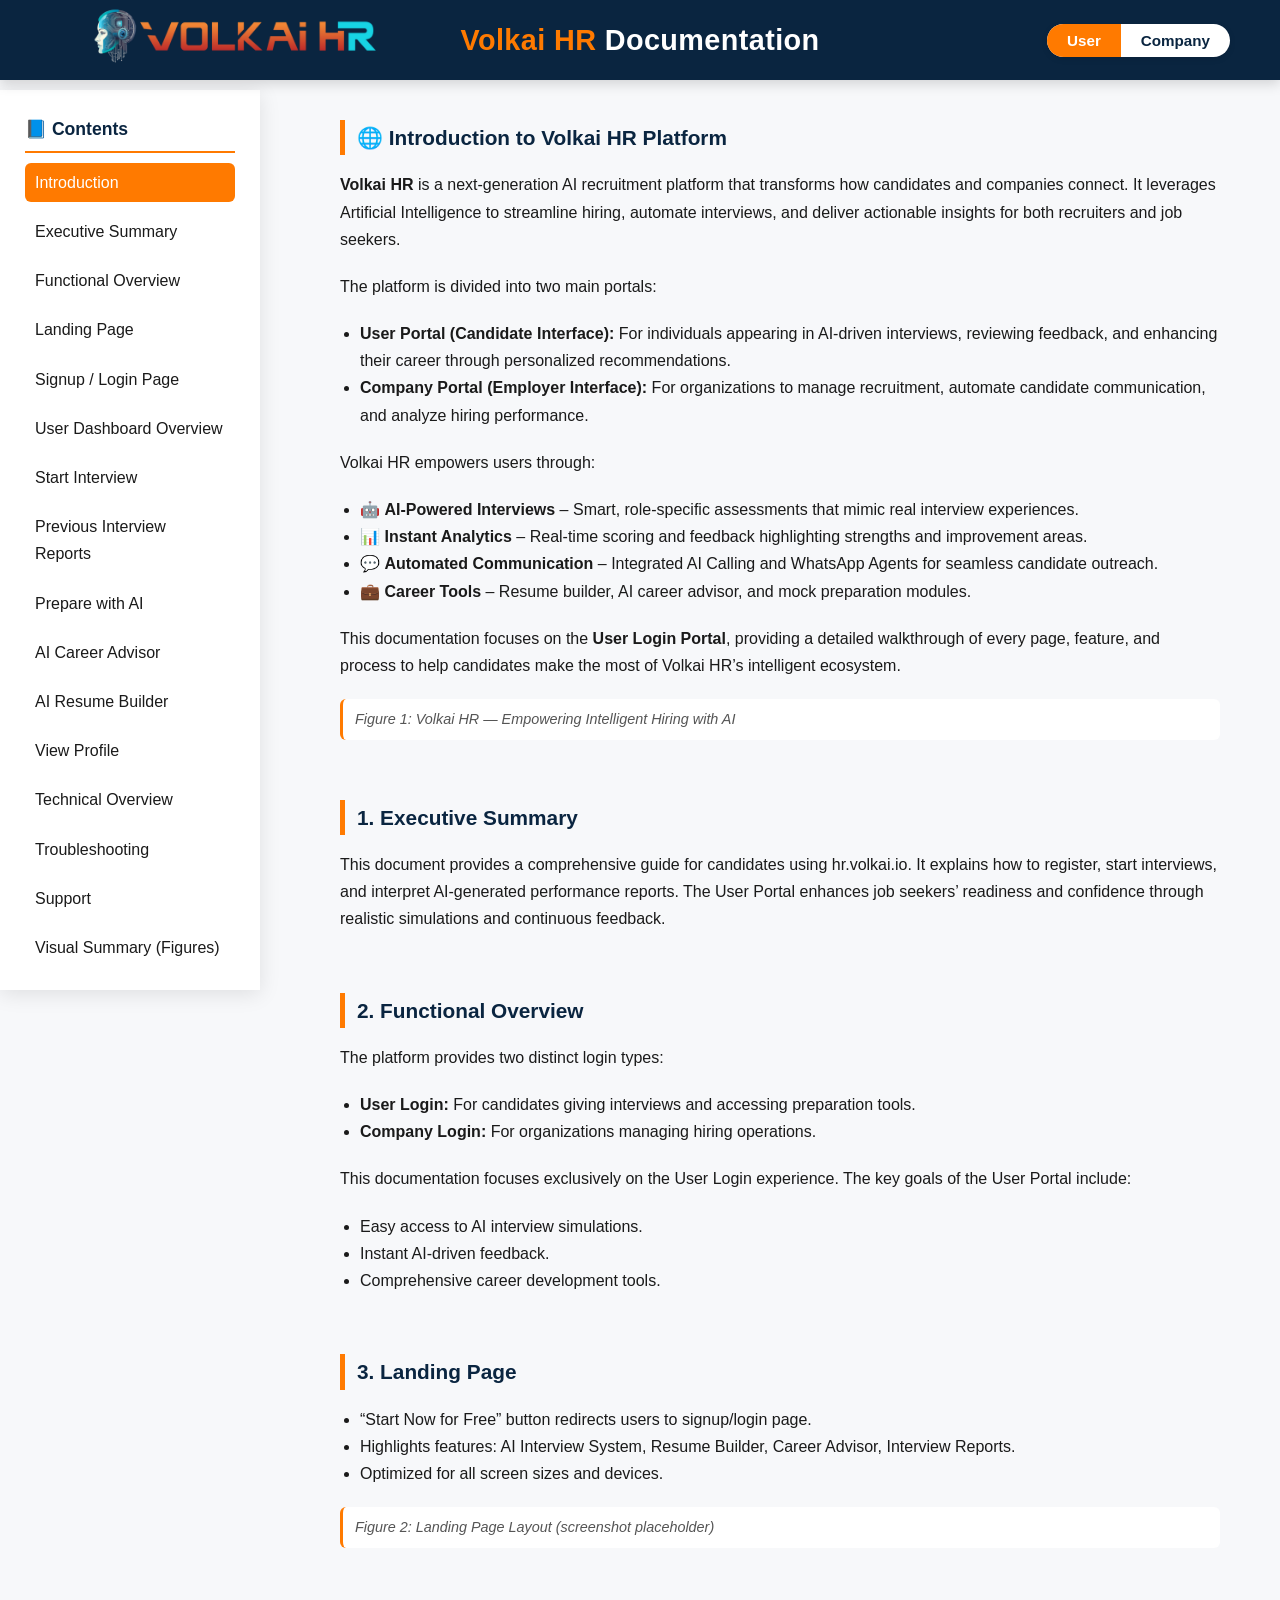
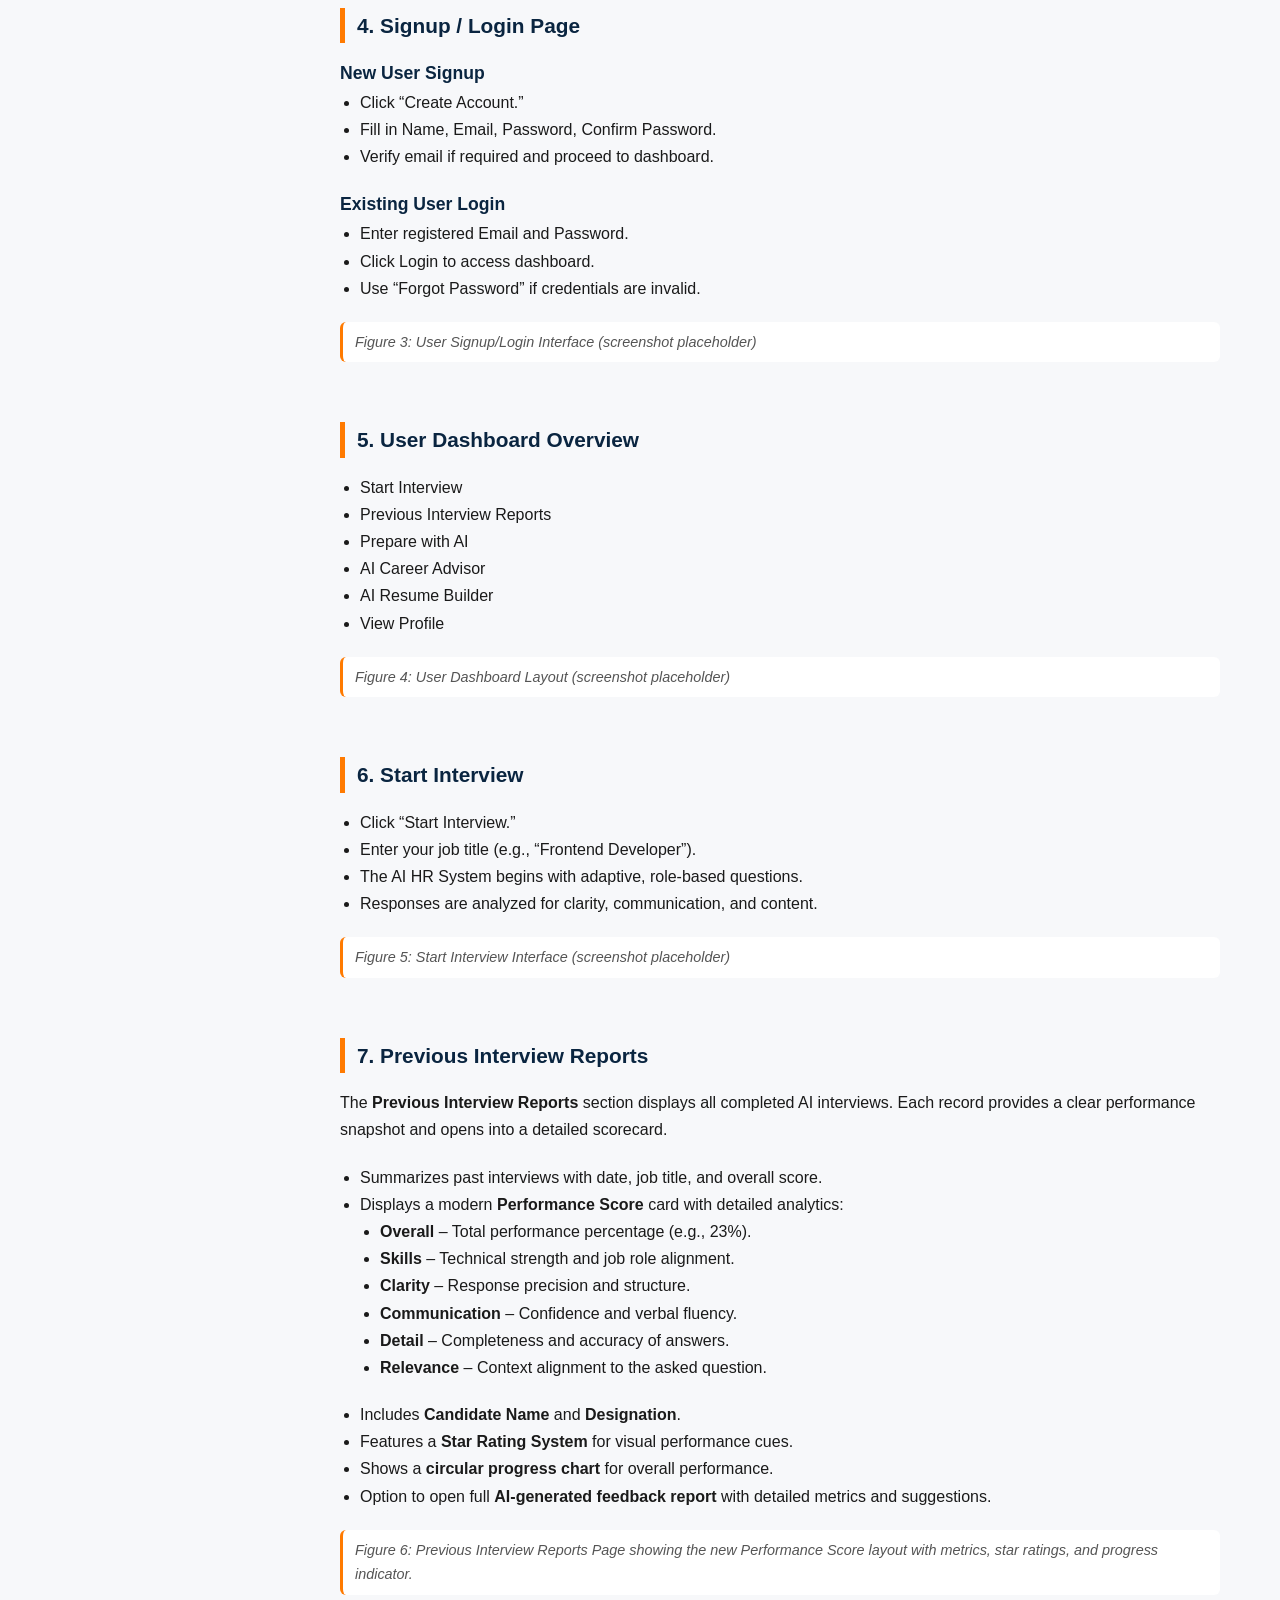
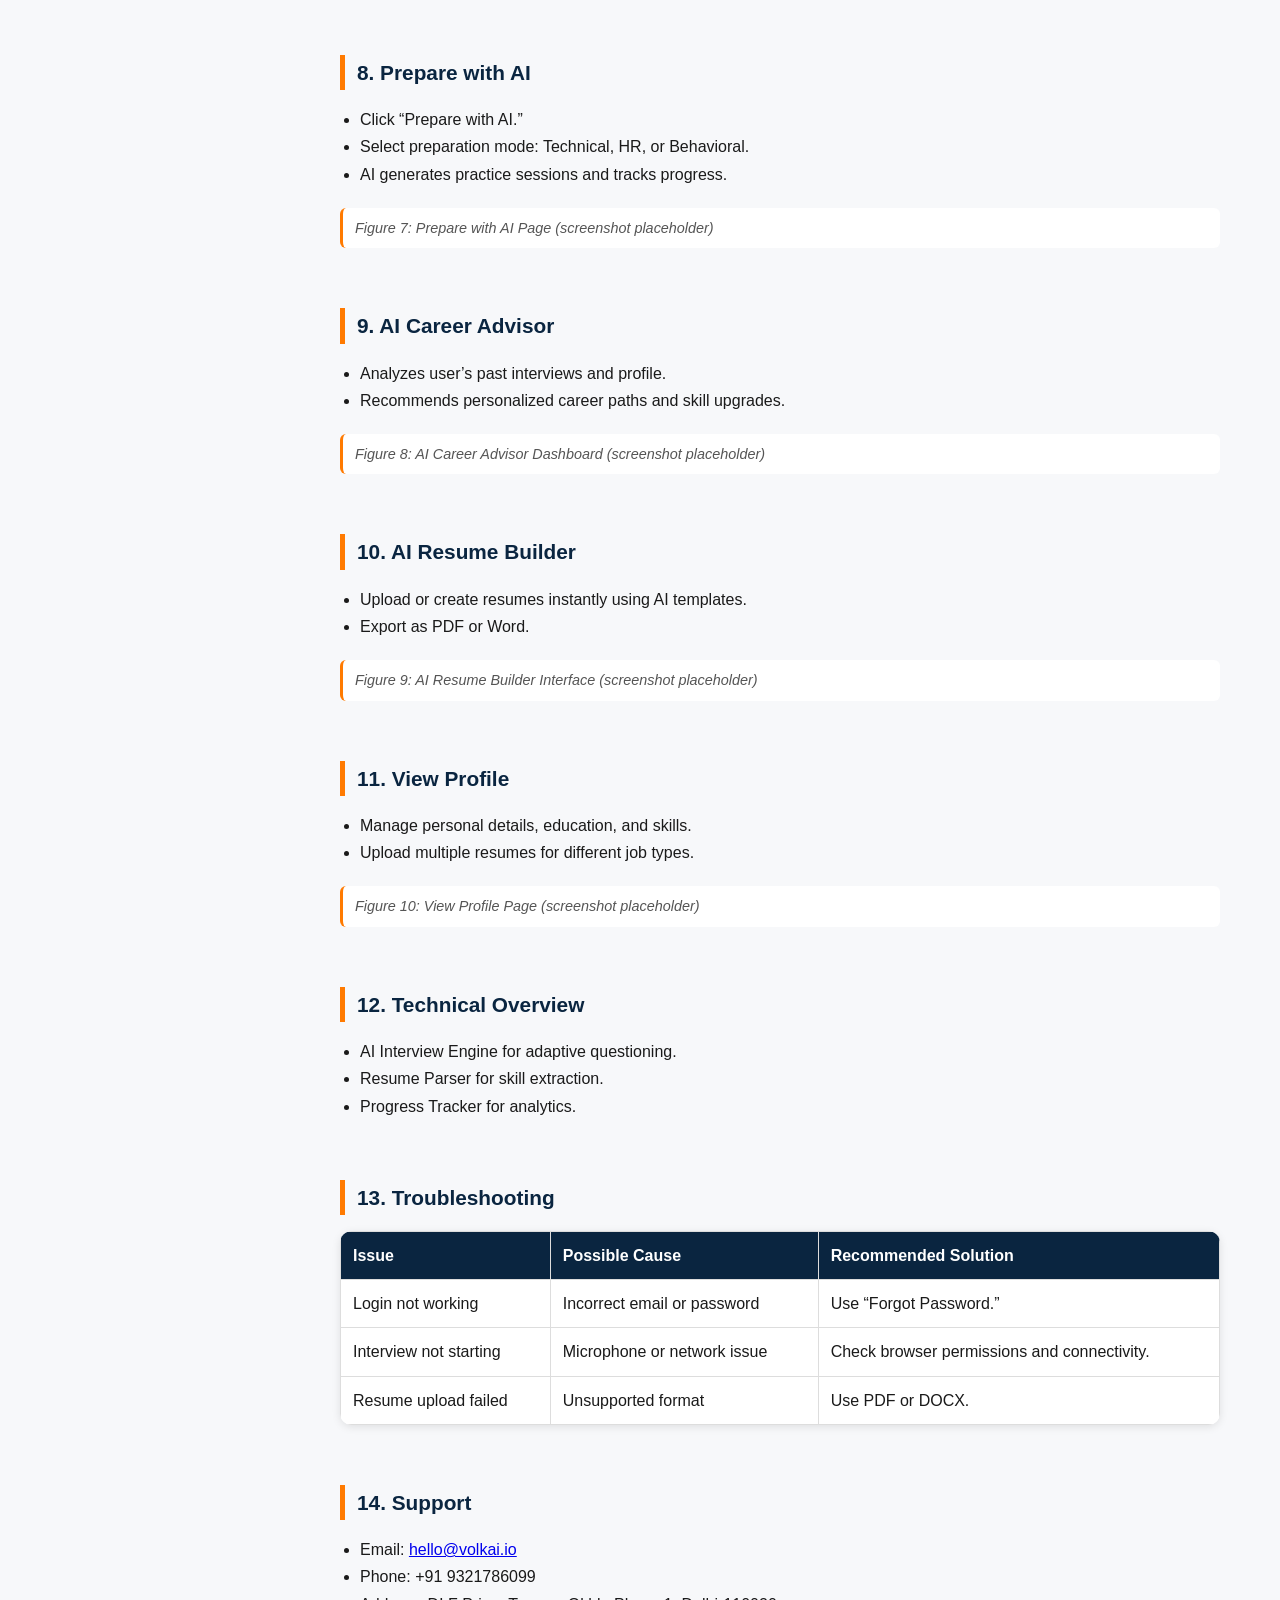
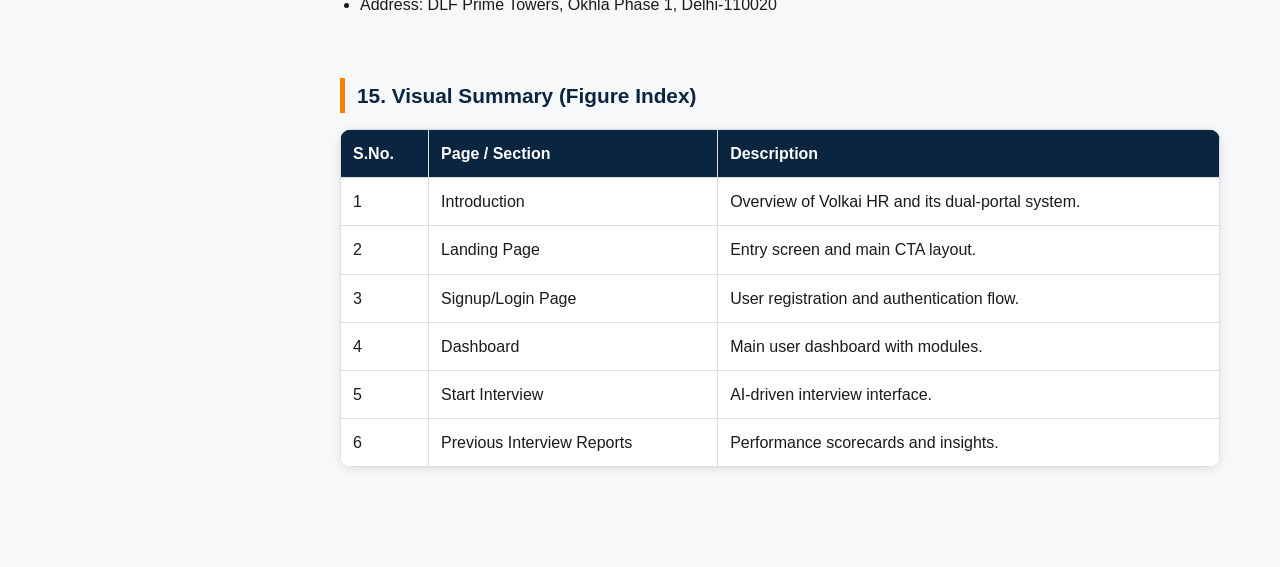
==== commit f0f3c225: "changes" ====
--- a/index.html
+++ b/index.html
@@ -14,7 +14,7 @@
       <img src="images/logo.png" alt="Volkai HR Logo" class="logo-img" />
     </div>
 
-    <h1><span>Volkai RH</span> Documentation</h1>
+    <h1><span>Volkai HR</span> Documentation</h1>
 
     <!-- Toggle -->
     <div id="docToggle" class="doc-toggle-wrapper" role="group" aria-label="Documentation Type">
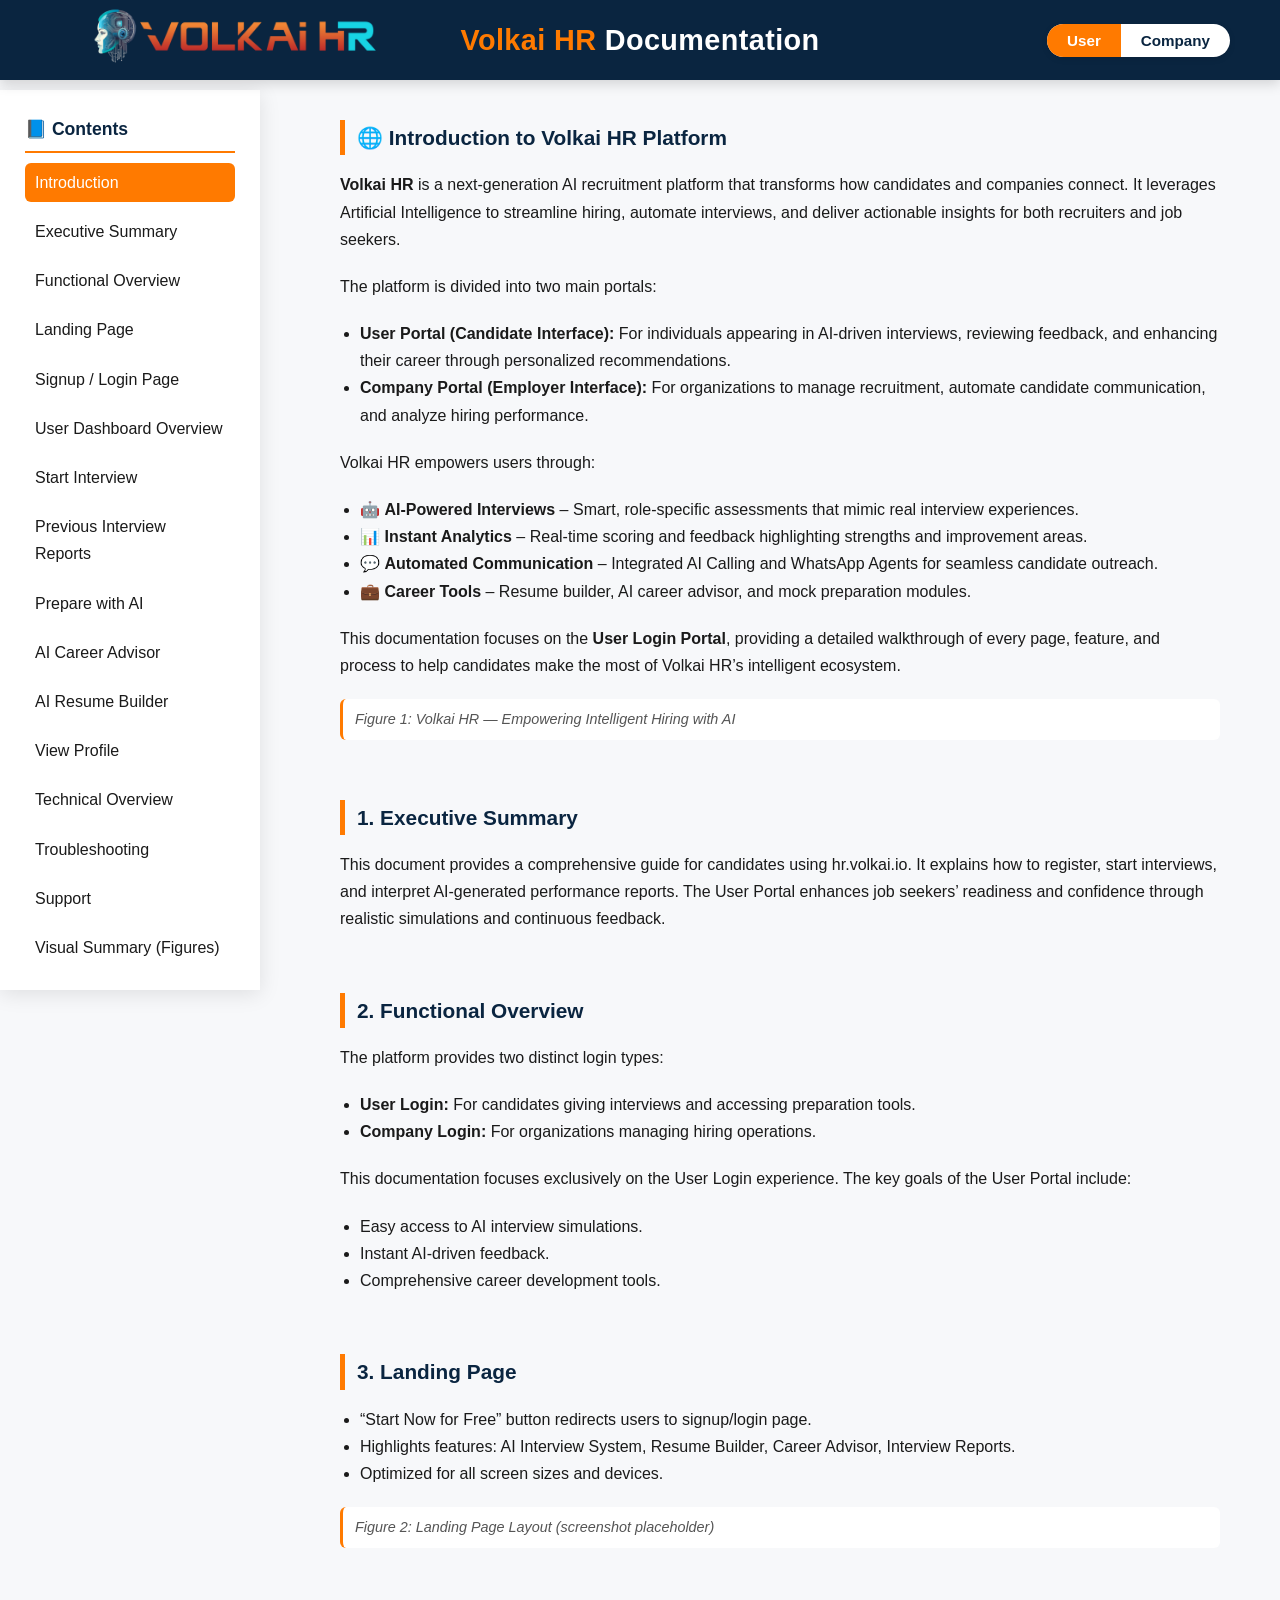
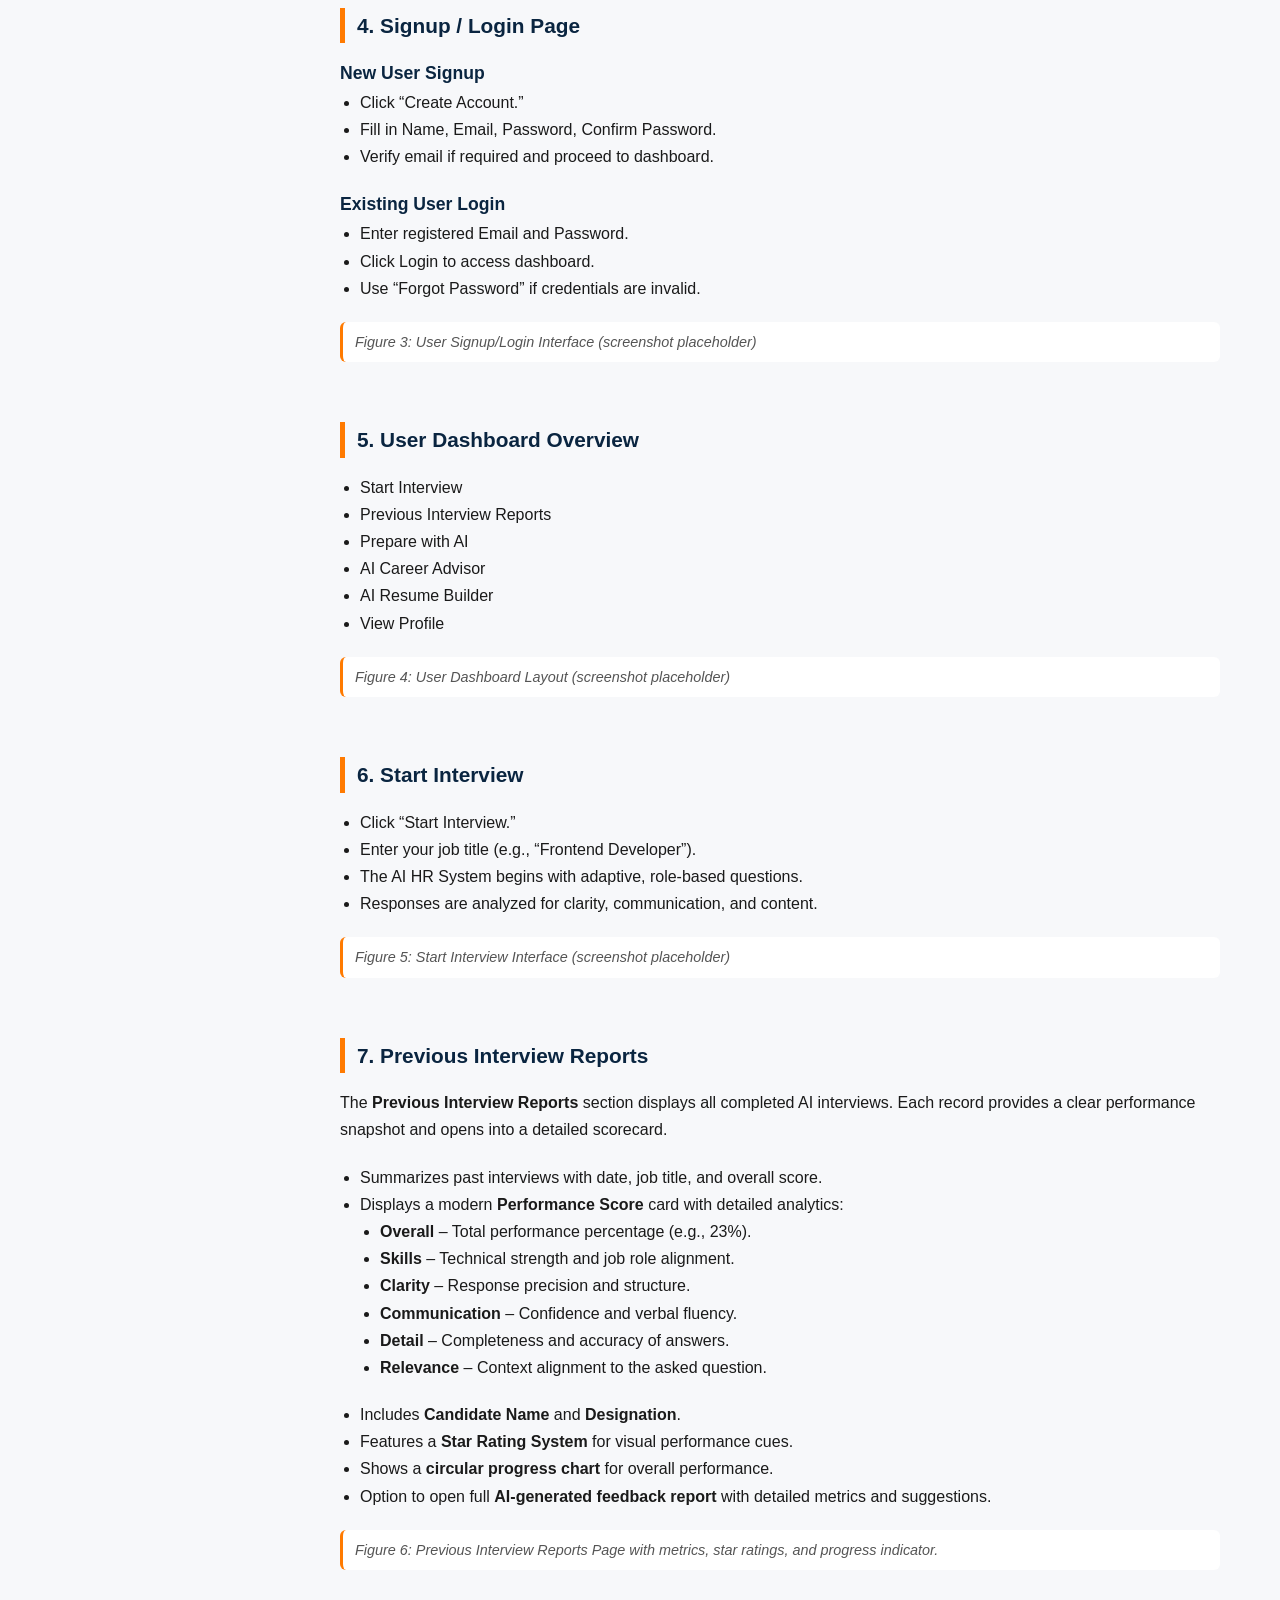
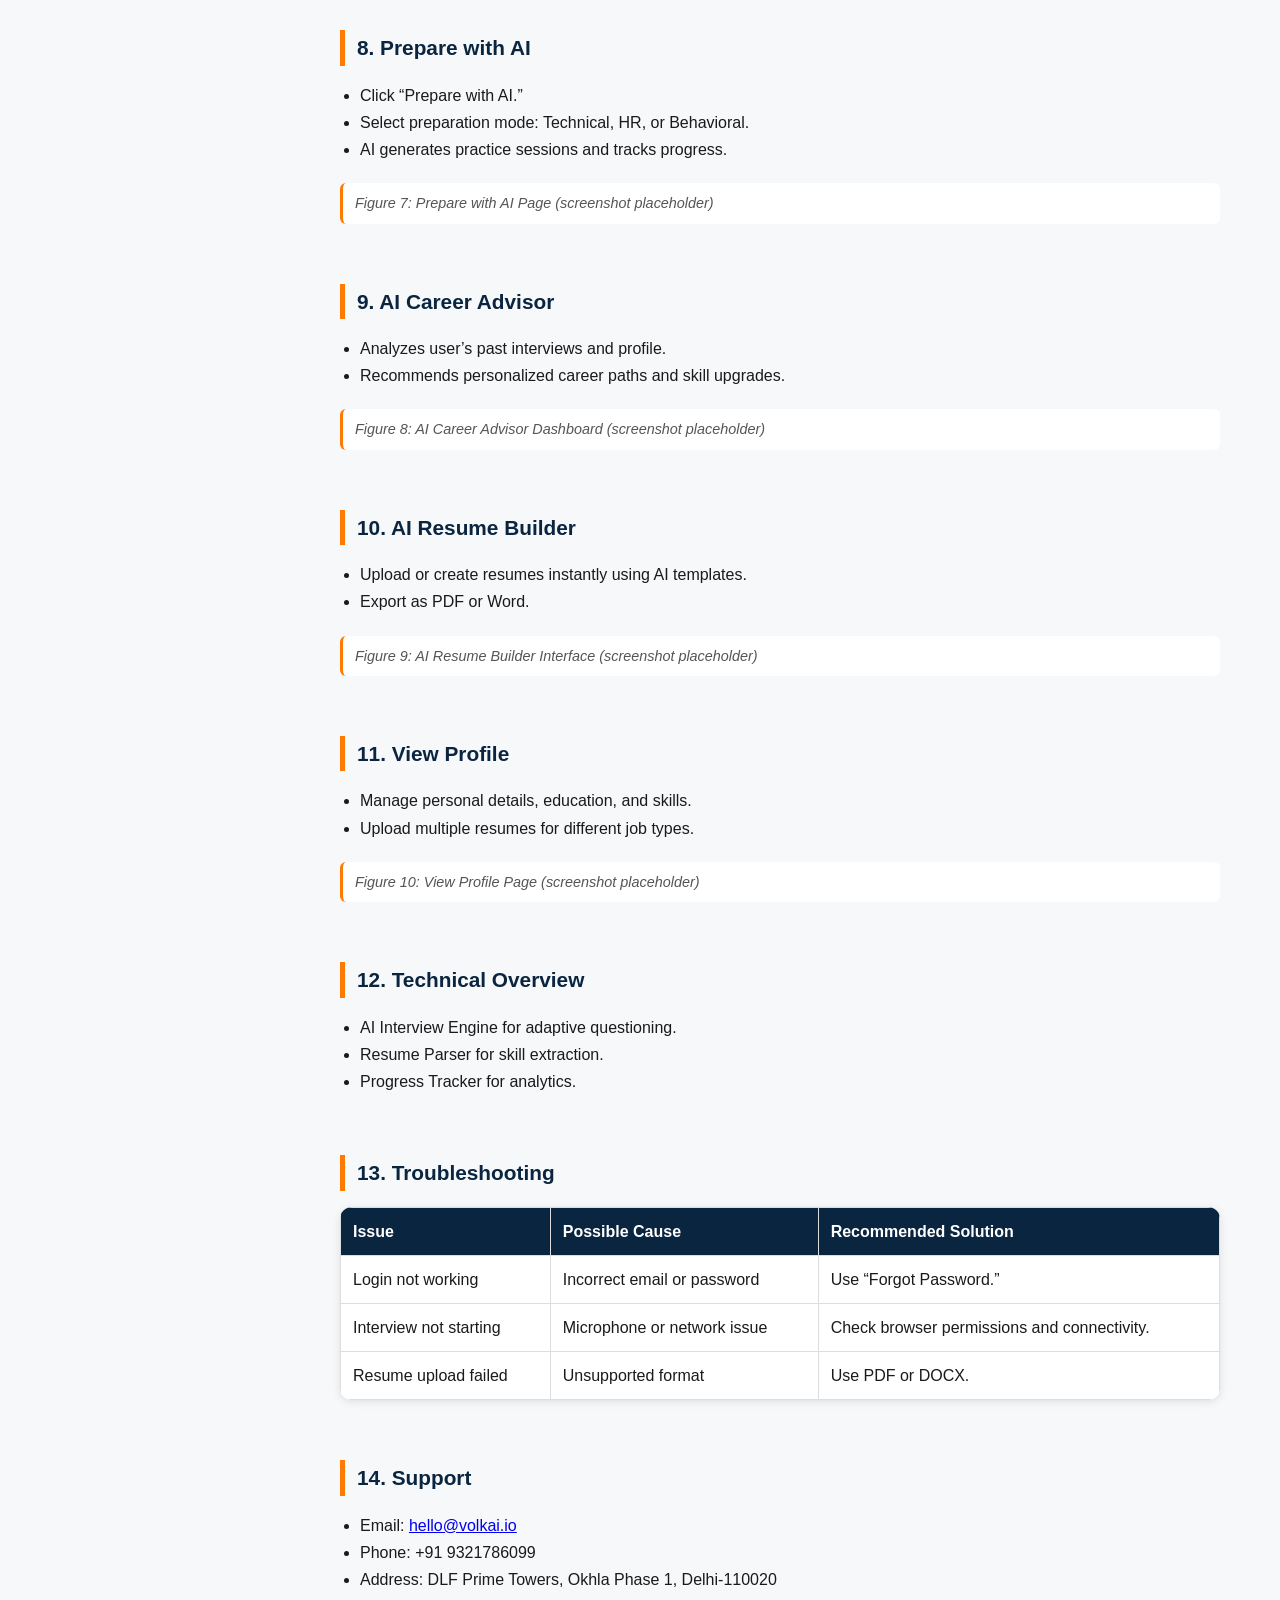
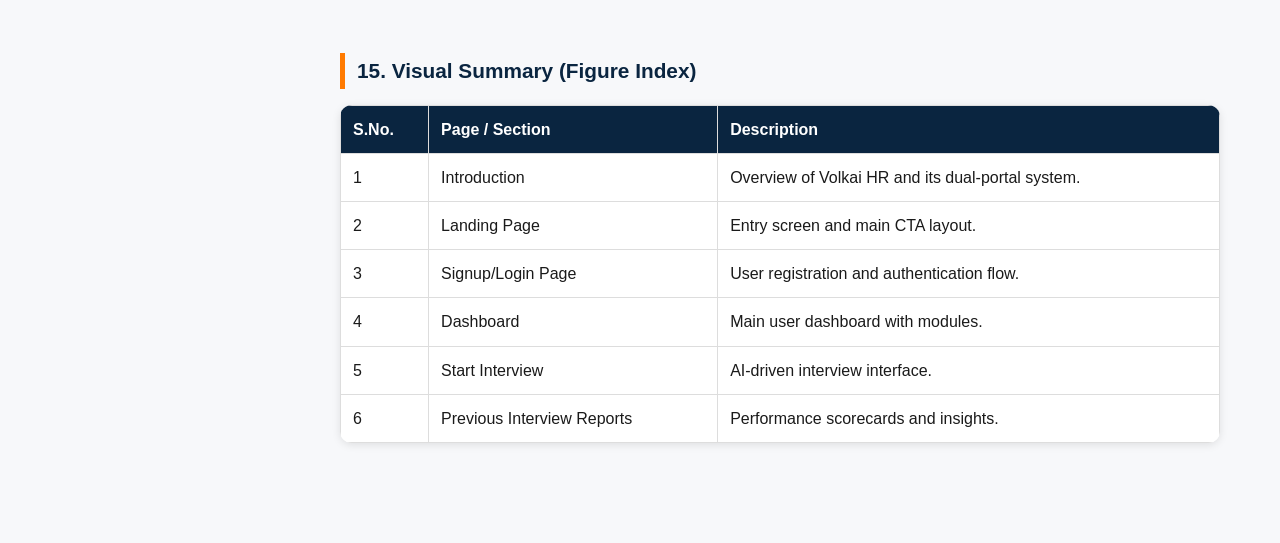
==== commit 1dc7e2aa: "3rd Commit" ====
--- a/index.html
+++ b/index.html
@@ -2,9 +2,10 @@
 <html lang="en">
 <head>
   <meta charset="utf-8" />
-  <meta name="viewport" content="width=device-width,initial-scale=1.0" />
+  <meta name="viewport" content="width=device-width, initial-scale=1.0" />
   <title>Volkai HR — User Login Documentation</title>
   <link rel="stylesheet" href="style.css" />
+  <script defer src="main.js"></script>
 </head>
 <body>
 
@@ -23,7 +24,7 @@
     </div>
   </header>
 
-  <!-- Toggle + overlay -->
+  <!-- Sidebar toggle + overlay -->
   <button class="toggle-btn" id="menuToggle" aria-label="Toggle menu">☰</button>
   <div class="overlay" id="overlay"></div>
   <button id="backToTop" aria-label="Back to top">↑</button>
@@ -34,7 +35,7 @@
     <nav class="sidebar" id="sidebar">
       <h2>📘 Contents</h2>
       <ul>
-        <li><a href="#intro">Introduction</a></li>
+        <li><a href="#intro" class="active">Introduction</a></li>
         <li><a href="#exec">Executive Summary</a></li>
         <li><a href="#overview">Functional Overview</a></li>
         <li><a href="#landing">Landing Page</a></li>
@@ -59,17 +60,14 @@
       <!-- Introduction -->
       <section id="intro" class="section">
         <h2>🌐 Introduction to Volkai HR Platform</h2>
-        <p>
-          <strong>Volkai HR</strong> is a next-generation AI recruitment platform that transforms how candidates and companies connect. 
+        <p><strong>Volkai HR</strong> is a next-generation AI recruitment platform that transforms how candidates and companies connect. 
           It leverages Artificial Intelligence to streamline hiring, automate interviews, and deliver actionable insights for both recruiters and job seekers.
         </p>
-
         <p>The platform is divided into two main portals:</p>
         <ul>
           <li><strong>User Portal (Candidate Interface):</strong> For individuals appearing in AI-driven interviews, reviewing feedback, and enhancing their career through personalized recommendations.</li>
           <li><strong>Company Portal (Employer Interface):</strong> For organizations to manage recruitment, automate candidate communication, and analyze hiring performance.</li>
         </ul>
-
         <p>Volkai HR empowers users through:</p>
         <ul>
           <li>🤖 <strong>AI-Powered Interviews</strong> – Smart, role-specific assessments that mimic real interview experiences.</li>
@@ -77,21 +75,14 @@
           <li>💬 <strong>Automated Communication</strong> – Integrated AI Calling and WhatsApp Agents for seamless candidate outreach.</li>
           <li>💼 <strong>Career Tools</strong> – Resume builder, AI career advisor, and mock preparation modules.</li>
         </ul>
-
-        <p>
-          This documentation focuses on the <strong>User Login Portal</strong>, providing a detailed walkthrough of every page, feature, and process to help candidates make the most of Volkai HR’s intelligent ecosystem.
-        </p>
-
-        <div class="figure">
-          Figure 1: Volkai HR — Empowering Intelligent Hiring with AI
-        </div>
+        <p>This documentation focuses on the <strong>User Login Portal</strong>, providing a detailed walkthrough of every page, feature, and process to help candidates make the most of Volkai HR’s intelligent ecosystem.</p>
+        <div class="figure">Figure 1: Volkai HR — Empowering Intelligent Hiring with AI</div>
       </section>
 
       <!-- Executive Summary -->
       <section id="exec" class="section">
         <h2>1. Executive Summary</h2>
-        <p>
-          This document provides a comprehensive guide for candidates using hr.volkai.io. It explains how to register, start interviews, and interpret AI-generated performance reports.
+        <p>This document provides a comprehensive guide for candidates using hr.volkai.io. It explains how to register, start interviews, and interpret AI-generated performance reports.
           The User Portal enhances job seekers’ readiness and confidence through realistic simulations and continuous feedback.
         </p>
       </section>
@@ -171,12 +162,9 @@
       <!-- Previous Interview Reports -->
       <section id="prev" class="section">
         <h2>7. Previous Interview Reports</h2>
-
-        <p>
-          The <strong>Previous Interview Reports</strong> section displays all completed AI interviews. 
+        <p>The <strong>Previous Interview Reports</strong> section displays all completed AI interviews. 
           Each record provides a clear performance snapshot and opens into a detailed scorecard.
         </p>
-
         <ul>
           <li>Summarizes past interviews with date, job title, and overall score.</li>
           <li>Displays a modern <strong>Performance Score</strong> card with detailed analytics:
@@ -194,13 +182,10 @@
           <li>Shows a <strong>circular progress chart</strong> for overall performance.</li>
           <li>Option to open full <strong>AI-generated feedback report</strong> with detailed metrics and suggestions.</li>
         </ul>
-
-        <div class="figure">
-          Figure 6: Previous Interview Reports Page showing the new Performance Score layout with metrics, star ratings, and progress indicator.
-        </div>
-      </section>
-
-      <!-- Remaining sections -->
+        <div class="figure">Figure 6: Previous Interview Reports Page with metrics, star ratings, and progress indicator.</div>
+      </section>
+
+      <!-- Prepare with AI -->
       <section id="prepare" class="section">
         <h2>8. Prepare with AI</h2>
         <ul>
@@ -211,6 +196,7 @@
         <div class="figure">Figure 7: Prepare with AI Page (screenshot placeholder)</div>
       </section>
 
+      <!-- AI Career Advisor -->
       <section id="advisor" class="section">
         <h2>9. AI Career Advisor</h2>
         <ul>
@@ -220,6 +206,7 @@
         <div class="figure">Figure 8: AI Career Advisor Dashboard (screenshot placeholder)</div>
       </section>
 
+      <!-- AI Resume Builder -->
       <section id="resume" class="section">
         <h2>10. AI Resume Builder</h2>
         <ul>
@@ -229,6 +216,7 @@
         <div class="figure">Figure 9: AI Resume Builder Interface (screenshot placeholder)</div>
       </section>
 
+      <!-- View Profile -->
       <section id="profile" class="section">
         <h2>11. View Profile</h2>
         <ul>
@@ -238,6 +226,7 @@
         <div class="figure">Figure 10: View Profile Page (screenshot placeholder)</div>
       </section>
 
+      <!-- Technical Overview -->
       <section id="tech" class="section">
         <h2>12. Technical Overview</h2>
         <ul>
@@ -247,6 +236,7 @@
         </ul>
       </section>
 
+      <!-- Troubleshooting -->
       <section id="trouble" class="section">
         <h2>13. Troubleshooting</h2>
         <table>
@@ -257,6 +247,7 @@
         </table>
       </section>
 
+      <!-- Support -->
       <section id="support" class="section">
         <h2>14. Support</h2>
         <ul>
@@ -266,6 +257,7 @@
         </ul>
       </section>
 
+      <!-- Visual Summary -->
       <section id="visual" class="section">
         <h2>15. Visual Summary (Figure Index)</h2>
         <table>
@@ -282,6 +274,5 @@
     </main>
   </div>
 
-  <script src="main.js"></script>
 </body>
 </html>
--- a/style.css
+++ b/style.css
@@ -31,7 +31,6 @@
 }
 
 /* ---------- Header ---------- */
-/* ---------- Header ---------- */
 header.header {
   background-color: var(--primary);
   color: var(--white);
@@ -39,16 +38,15 @@
   justify-content: space-between;
   align-items: center;
   padding: 0 50px;
-  height: 80px; /* Reduced height */
+  height: 80px;
   box-shadow: 0 4px 12px rgba(0, 0, 0, 0.15);
   position: sticky;
   top: 0;
   z-index: 1000;
 }
 
-/* --- Balanced logo size --- */
 .logo-img {
-  height: 60px; /* Reduced from 100% */
+  height: 60px;
   width: auto;
   object-fit: contain;
   transition: transform 0.3s ease, filter 0.3s ease;
@@ -59,13 +57,12 @@
   filter: brightness(1.1);
 }
 
-/* --- Centered title --- */
 header.header h1 {
   position: absolute;
   left: 50%;
   transform: translateX(-50%);
   text-align: center;
-  font-size: 1.8rem; /* Slightly smaller for balance */
+  font-size: 1.8rem;
   font-weight: 700;
   letter-spacing: 0.4px;
   color: var(--white);
@@ -110,7 +107,6 @@
 .doc-toggle-btn:hover:not(.active) {
   background-color: rgba(255, 122, 0, 0.1);
 }
-
 
 /* ---------- Sidebar ---------- */
 .sidebar {
@@ -202,7 +198,9 @@
   margin-top: 10px;
 }
 
-.section p, .section ul, .section table {
+.section p,
+.section ul,
+.section table {
   margin-bottom: 20px;
 }
 
@@ -275,7 +273,7 @@
   left: 0;
   width: 100%;
   height: 100%;
-  background: rgba(10, 37, 64, 0.5);
+  background: rgba(10, 37, 64, 0.15);
   display: none;
   z-index: 100;
 }
@@ -301,9 +299,11 @@
   transition: 0.4s;
   z-index: 1200;
 }
+
 #backToTop.show {
   opacity: 1;
 }
+
 #backToTop:hover {
   background: #e36e00;
 }
